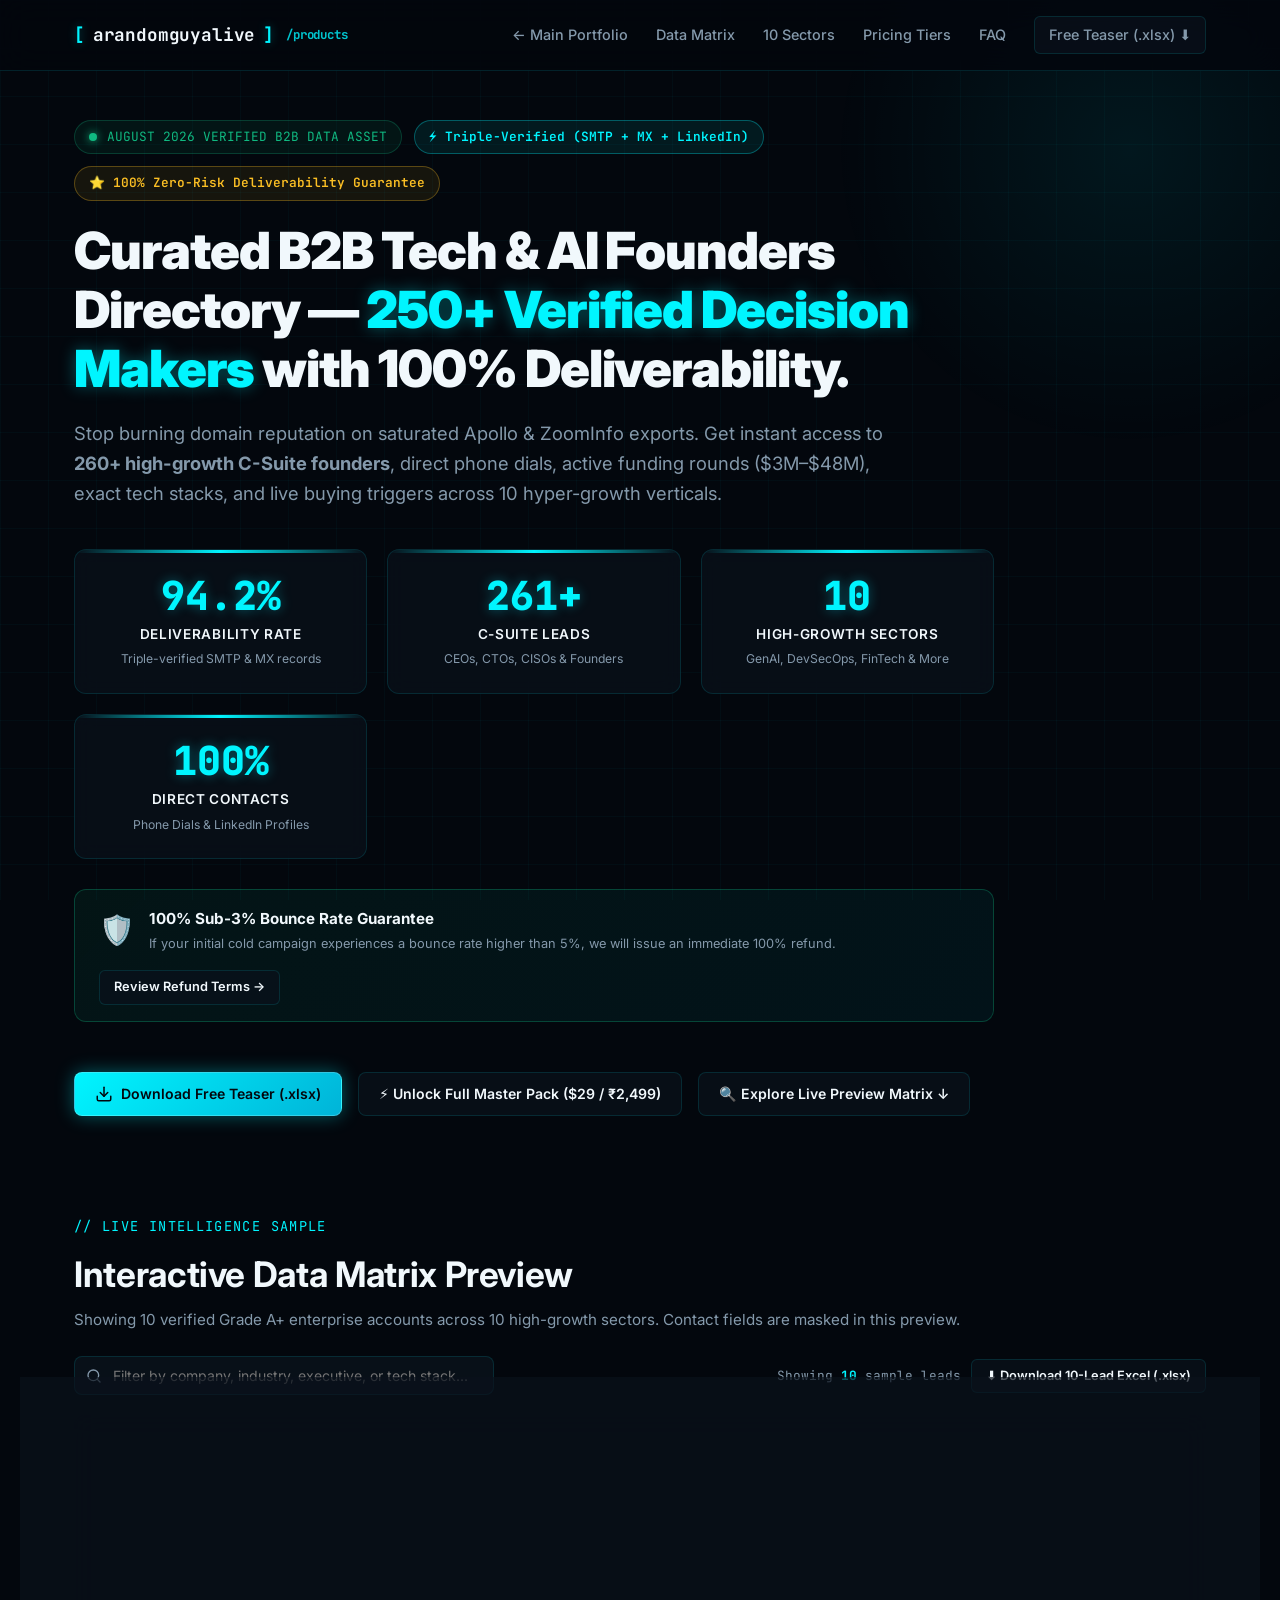
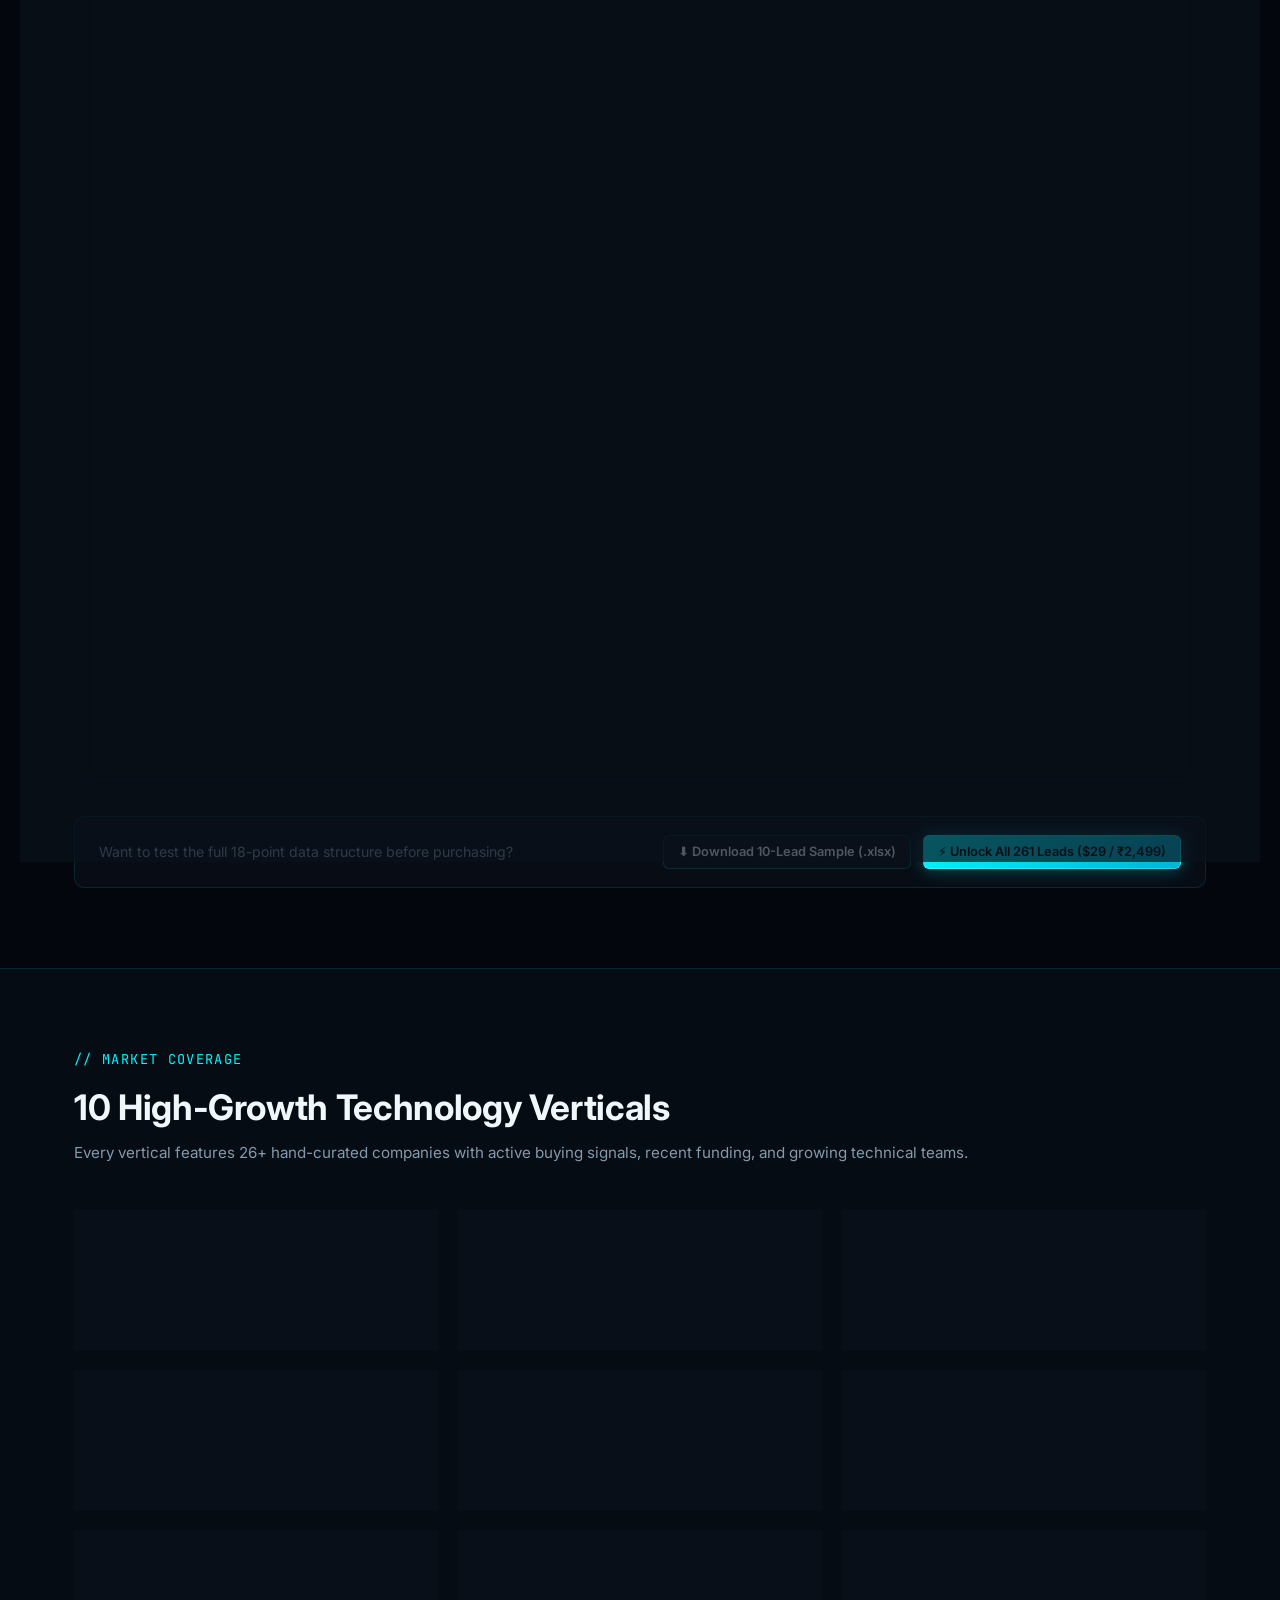
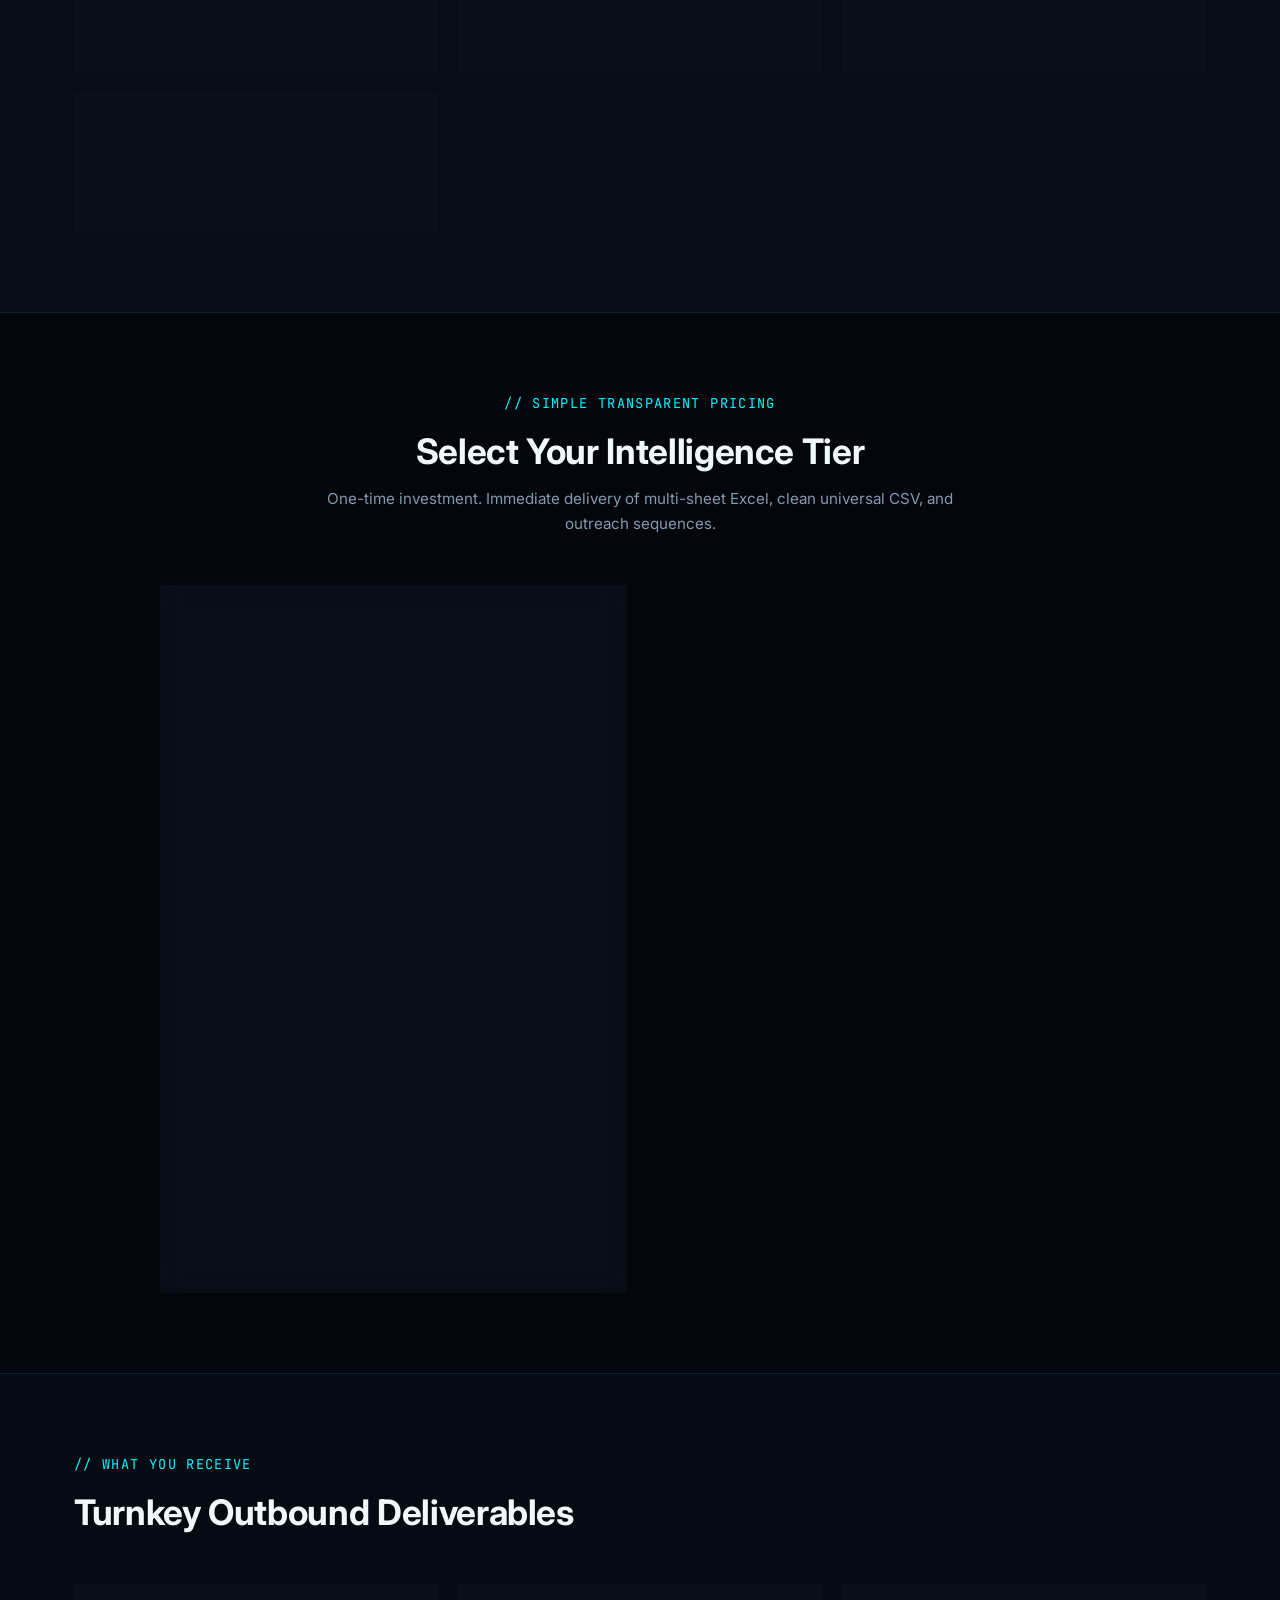
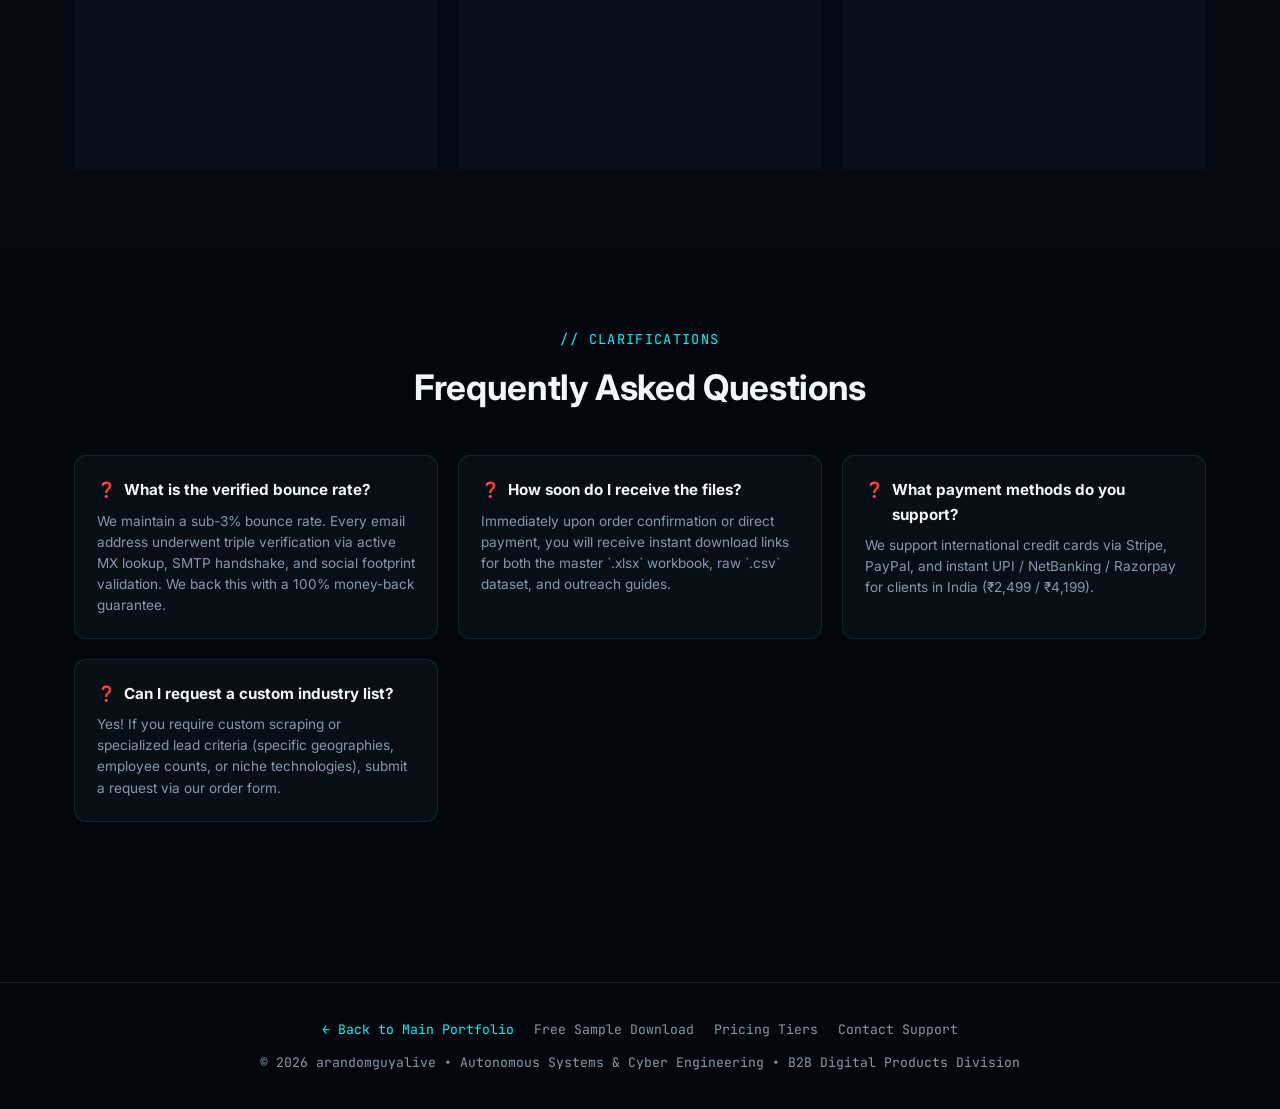
==== products/index.html @ ec4b4ed7 "feat(storefront): add digital products showcase and 1-click free preview download at /products/" ====
<!DOCTYPE html>
<html lang="en">
<head>
  <meta charset="UTF-8">
  <meta name="viewport" content="width=device-width, initial-scale=1.0">
  <title>B2B Tech & AI Founders Directory 2026 | Digital Products Storefront</title>
  <meta name="description" content="2026 Curated B2B Tech & AI Founders Directory — 260+ Triple-Verified C-Suite Decision Makers with Direct Emails, Phone Dials, and Buying Signals across 10 High-Growth Verticals.">
  <link rel="stylesheet" href="../assets/css/style.css">
  <link rel="preconnect" href="https://fonts.googleapis.com">
  <link rel="preconnect" href="https://fonts.gstatic.com" crossorigin>
  <link href="https://fonts.googleapis.com/css2?family=Inter:wght@400;500;600;700;800;900&family=JetBrains+Mono:wght@400;500;600;700;800&display=swap" rel="stylesheet">
  
  <style>
    /* Products Storefront Custom Cyber Cyan Styles */
    :root {
      --cyan-bright: #00f5ff;
      --cyan-dim: #00b4d8;
      --cyan-glow: rgba(0, 245, 255, 0.35);
      --gold-accent: #fbbf24;
      --gold-glow: rgba(251, 191, 36, 0.3);
      --green-accent: #10b981;
    }

    .store-hero {
      padding-top: 120px;
      padding-bottom: 60px;
      position: relative;
    }

    .hero-badge-container {
      display: flex;
      flex-wrap: wrap;
      gap: 12px;
      margin-bottom: 20px;
    }

    .badge-cyan {
      display: inline-flex;
      align-items: center;
      gap: 8px;
      padding: 6px 14px;
      background: rgba(0, 245, 255, 0.08);
      border: 1px solid rgba(0, 245, 255, 0.3);
      border-radius: 20px;
      color: var(--cyan);
      font-size: 0.8rem;
      font-family: var(--font-mono);
      font-weight: 600;
    }

    .badge-gold {
      display: inline-flex;
      align-items: center;
      gap: 8px;
      padding: 6px 14px;
      background: rgba(251, 191, 36, 0.08);
      border: 1px solid rgba(251, 191, 36, 0.3);
      border-radius: 20px;
      color: var(--gold-accent);
      font-size: 0.8rem;
      font-family: var(--font-mono);
      font-weight: 600;
    }

    .hero-title-main {
      font-size: 3.2rem;
      font-weight: 900;
      line-height: 1.15;
      margin-bottom: 20px;
      letter-spacing: -0.02em;
    }

    /* KPI Highlights Grid */
    .kpi-grid {
      display: grid;
      grid-template-columns: repeat(auto-fit, minmax(230px, 1fr));
      gap: 20px;
      margin: 40px 0 30px;
    }

    .kpi-card {
      background: var(--bg-card);
      border: 1px solid var(--border-subtle);
      border-radius: 12px;
      padding: 24px 20px;
      backdrop-filter: blur(10px);
      text-align: center;
      transition: var(--transition);
      position: relative;
      overflow: hidden;
    }

    .kpi-card::before {
      content: "";
      position: absolute;
      top: 0;
      left: 0;
      width: 100%;
      height: 3px;
      background: linear-gradient(90deg, transparent, var(--cyan), transparent);
    }

    .kpi-card:hover {
      border-color: var(--cyan);
      transform: translateY(-4px);
      box-shadow: 0 10px 25px rgba(0, 245, 255, 0.15);
    }

    .kpi-number {
      font-size: 2.5rem;
      font-weight: 800;
      font-family: var(--font-mono);
      color: var(--cyan);
      line-height: 1.1;
      margin-bottom: 6px;
      text-shadow: 0 0 12px var(--cyan-glow);
    }

    .kpi-label {
      font-size: 0.85rem;
      font-weight: 600;
      color: var(--text-main);
      text-transform: uppercase;
      letter-spacing: 0.05em;
      margin-bottom: 4px;
    }

    .kpi-subtext {
      font-size: 0.76rem;
      color: var(--text-muted);
    }

    /* Guarantee Banner */
    .guarantee-banner {
      background: linear-gradient(135deg, rgba(16, 185, 129, 0.08), rgba(0, 245, 255, 0.05));
      border: 1px solid rgba(16, 185, 129, 0.3);
      border-radius: 12px;
      padding: 16px 24px;
      display: flex;
      align-items: center;
      justify-content: space-between;
      gap: 16px;
      margin-bottom: 50px;
      flex-wrap: wrap;
    }

    .guarantee-text {
      display: flex;
      align-items: center;
      gap: 14px;
    }

    .guarantee-icon {
      font-size: 1.8rem;
    }

    /* Interactive Data Matrix */
    .matrix-section {
      padding: 40px 0 80px;
    }

    .matrix-controls {
      display: flex;
      justify-content: space-between;
      align-items: center;
      gap: 16px;
      margin-bottom: 20px;
      flex-wrap: wrap;
    }

    .search-box {
      position: relative;
      flex: 1;
      max-width: 420px;
    }

    .search-box input {
      width: 100%;
      background: rgba(10, 18, 28, 0.85);
      border: 1px solid var(--border-subtle);
      border-radius: 8px;
      padding: 10px 14px 10px 38px;
      color: var(--text-main);
      font-family: var(--font-sans);
      font-size: 0.88rem;
      outline: none;
      transition: var(--transition);
    }

    .search-box input:focus {
      border-color: var(--cyan);
      box-shadow: 0 0 12px var(--cyan-glow);
    }

    .search-icon {
      position: absolute;
      left: 12px;
      top: 50%;
      transform: translateY(-50%);
      color: var(--text-muted);
      pointer-events: none;
    }

    .matrix-table-container {
      background: var(--bg-card);
      border: 1px solid var(--border-subtle);
      border-radius: 12px;
      overflow-x: auto;
      backdrop-filter: blur(12px);
      box-shadow: 0 16px 36px rgba(0, 0, 0, 0.5);
    }

    .matrix-table {
      width: 100%;
      border-collapse: collapse;
      text-align: left;
      font-size: 0.86rem;
      min-width: 980px;
    }

    .matrix-table th {
      background: rgba(3, 7, 13, 0.95);
      color: var(--cyan);
      font-family: var(--font-mono);
      font-size: 0.76rem;
      text-transform: uppercase;
      letter-spacing: 0.08em;
      padding: 14px 16px;
      border-bottom: 1px solid var(--border-subtle);
      white-space: nowrap;
    }

    .matrix-table td {
      padding: 14px 16px;
      border-bottom: 1px solid rgba(0, 245, 255, 0.06);
      color: var(--text-main);
      vertical-align: middle;
    }

    .matrix-table tr:hover {
      background: rgba(0, 245, 255, 0.03);
    }

    .company-cell {
      display: flex;
      flex-direction: column;
    }

    .company-name {
      font-weight: 700;
      color: var(--text-main);
      font-size: 0.92rem;
    }

    .company-domain {
      font-family: var(--font-mono);
      font-size: 0.75rem;
      color: var(--cyan-dim);
    }

    .masked-pill {
      display: inline-flex;
      align-items: center;
      gap: 6px;
      background: rgba(255, 255, 255, 0.04);
      border: 1px dashed rgba(0, 245, 255, 0.3);
      padding: 3px 8px;
      border-radius: 4px;
      font-family: var(--font-mono);
      font-size: 0.75rem;
      color: #9cb2c4;
    }

    .grade-badge {
      display: inline-block;
      padding: 3px 8px;
      border-radius: 4px;
      font-family: var(--font-mono);
      font-weight: 700;
      font-size: 0.74rem;
    }

    .grade-aplus {
      background: rgba(16, 185, 129, 0.15);
      color: #34d399;
      border: 1px solid rgba(16, 185, 129, 0.35);
    }

    .grade-a {
      background: rgba(59, 130, 246, 0.15);
      color: #60a5fa;
      border: 1px solid rgba(59, 130, 246, 0.35);
    }

    .intent-score {
      font-family: var(--font-mono);
      font-weight: 700;
      color: var(--cyan);
    }

    /* Pricing Section */
    .pricing-grid {
      display: grid;
      grid-template-columns: repeat(auto-fit, minmax(320px, 1fr));
      gap: 28px;
      max-width: 960px;
      margin: 0 auto;
    }

    .pricing-card {
      background: var(--bg-card);
      border: 1px solid var(--border-subtle);
      border-radius: 16px;
      padding: 36px 30px;
      position: relative;
      display: flex;
      flex-direction: column;
      justify-content: space-between;
      backdrop-filter: blur(12px);
      transition: var(--transition);
    }

    .pricing-card:hover {
      transform: translateY(-6px);
      box-shadow: 0 16px 36px rgba(0, 0, 0, 0.6);
    }

    .pricing-card.featured {
      border-color: var(--cyan);
      box-shadow: 0 0 30px rgba(0, 245, 255, 0.15);
      background: linear-gradient(180deg, rgba(14, 26, 40, 0.9), rgba(8, 15, 24, 0.95));
    }

    .pricing-ribbon {
      position: absolute;
      top: -12px;
      right: 24px;
      background: linear-gradient(135deg, var(--cyan), var(--cyan-dim));
      color: #03070d;
      font-family: var(--font-mono);
      font-size: 0.72rem;
      font-weight: 800;
      padding: 4px 12px;
      border-radius: 12px;
      text-transform: uppercase;
      letter-spacing: 0.08em;
      box-shadow: 0 0 12px var(--cyan-glow);
    }

    .pricing-tier-name {
      font-size: 1.4rem;
      font-weight: 800;
      margin-bottom: 8px;
      color: var(--text-main);
    }

    .pricing-target {
      font-size: 0.85rem;
      color: var(--text-muted);
      margin-bottom: 20px;
      min-height: 40px;
    }

    .price-tag {
      display: flex;
      align-items: baseline;
      gap: 10px;
      margin-bottom: 24px;
      padding-bottom: 20px;
      border-bottom: 1px solid var(--border-subtle);
    }

    .price-val {
      font-size: 3rem;
      font-weight: 900;
      font-family: var(--font-mono);
      color: var(--text-main);
      line-height: 1;
    }

    .price-inr {
      font-size: 1.1rem;
      color: var(--cyan);
      font-family: var(--font-mono);
      font-weight: 700;
    }

    .price-cycle {
      font-size: 0.75rem;
      color: var(--text-muted);
      font-family: var(--font-mono);
    }

    .pricing-features {
      list-style: none;
      margin-bottom: 30px;
      flex-grow: 1;
    }

    .pricing-features li {
      font-size: 0.88rem;
      margin-bottom: 12px;
      display: flex;
      align-items: flex-start;
      gap: 10px;
      color: #cddbe7;
      line-height: 1.45;
    }

    .pricing-features li.disabled {
      color: #55697a;
      text-decoration: line-through;
    }

    .pricing-features .check-icon {
      color: var(--cyan);
      flex-shrink: 0;
      font-weight: bold;
    }

    .pricing-features .cross-icon {
      color: #55697a;
      flex-shrink: 0;
    }

    /* Sectors Grid */
    .sectors-grid {
      display: grid;
      grid-template-columns: repeat(auto-fit, minmax(280px, 1fr));
      gap: 20px;
      margin-top: 30px;
    }

    .sector-card {
      background: var(--bg-card);
      border: 1px solid var(--border-subtle);
      border-radius: 12px;
      padding: 22px;
      backdrop-filter: blur(10px);
      transition: var(--transition);
    }

    .sector-card:hover {
      border-color: var(--cyan);
      transform: translateY(-3px);
    }

    .sector-header {
      display: flex;
      align-items: center;
      justify-content: space-between;
      margin-bottom: 10px;
    }

    .sector-title {
      font-size: 1rem;
      font-weight: 700;
      color: var(--text-main);
    }

    .sector-count {
      background: rgba(0, 245, 255, 0.08);
      color: var(--cyan);
      font-family: var(--font-mono);
      font-size: 0.72rem;
      padding: 2px 8px;
      border-radius: 4px;
      border: 1px solid rgba(0, 245, 255, 0.2);
    }

    .sector-desc {
      font-size: 0.82rem;
      color: var(--text-muted);
      line-height: 1.5;
    }

    /* Modal Styles */
    .modal-overlay {
      position: fixed;
      top: 0;
      left: 0;
      width: 100vw;
      height: 100vh;
      background: rgba(3, 7, 13, 0.85);
      backdrop-filter: blur(12px);
      z-index: 1000;
      display: none;
      align-items: center;
      justify-content: center;
      padding: 20px;
    }

    .modal-overlay.active {
      display: flex;
    }

    .modal-card {
      background: var(--bg-secondary);
      border: 1px solid var(--cyan);
      box-shadow: 0 0 40px rgba(0, 245, 255, 0.25);
      border-radius: 16px;
      max-width: 580px;
      width: 100%;
      padding: 32px;
      position: relative;
      max-height: 90vh;
      overflow-y: auto;
    }

    .modal-close {
      position: absolute;
      top: 18px;
      right: 18px;
      background: none;
      border: none;
      color: var(--text-muted);
      font-size: 1.5rem;
      cursor: pointer;
      line-height: 1;
      transition: var(--transition);
    }

    .modal-close:hover {
      color: var(--cyan);
    }

    .faq-grid {
      display: grid;
      grid-template-columns: repeat(auto-fit, minmax(320px, 1fr));
      gap: 20px;
      margin-top: 30px;
    }

    .faq-card {
      background: var(--bg-card);
      border: 1px solid var(--border-subtle);
      border-radius: 12px;
      padding: 22px;
    }

    .faq-question {
      font-size: 0.95rem;
      font-weight: 700;
      color: var(--text-main);
      margin-bottom: 8px;
      display: flex;
      align-items: flex-start;
      gap: 8px;
    }

    .faq-answer {
      font-size: 0.85rem;
      color: var(--text-muted);
      line-height: 1.55;
    }
  </style>
</head>
<body>

  <div class="ambient-glow"></div>

  <!-- Navigation Header -->
  <header>
    <div class="container nav-container">
      <a href="../index.html" class="logo">
        <span class="logo-bracket">[</span>arandomguyalive<span class="logo-bracket">]</span>
        <span style="font-size: 0.78rem; opacity: 0.8; margin-left: 4px; color: var(--cyan);">/products</span>
      </a>
      <ul class="nav-links">
        <li><a href="../index.html">← Main Portfolio</a></li>
        <li><a href="#matrix">Data Matrix</a></li>
        <li><a href="#sectors">10 Sectors</a></li>
        <li><a href="#pricing">Pricing Tiers</a></li>
        <li><a href="#faq">FAQ</a></li>
        <li><a href="../assets/downloads/sample_preview_free_tier.xlsx" download="b2b_tech_founders_sample_preview.xlsx" class="btn btn-secondary btn-sm">Free Teaser (.xlsx) ⬇</a></li>
      </ul>
    </div>
  </header>

  <!-- Hero Section -->
  <section class="store-hero">
    <div class="container">
      <div class="hero-content" style="max-width: 920px;">
        
        <div class="hero-badge-container">
          <div class="status-pill" style="margin-bottom: 0;">
            <span class="pulse-indicator"></span>
            <span>AUGUST 2026 VERIFIED B2B DATA ASSET</span>
          </div>
          <div class="badge-cyan">
            ⚡ Triple-Verified (SMTP + MX + LinkedIn)
          </div>
          <div class="badge-gold">
            ⭐ 100% Zero-Risk Deliverability Guarantee
          </div>
        </div>

        <h1 class="hero-title-main">
          Curated B2B Tech & AI Founders Directory — <span class="highlight">250+ Verified Decision Makers</span> with 100% Deliverability.
        </h1>

        <p class="hero-description" style="font-size: 1.15rem; max-width: 820px;">
          Stop burning domain reputation on saturated Apollo & ZoomInfo exports. Get instant access to <strong>260+ high-growth C-Suite founders</strong>, direct phone dials, active funding rounds ($3M–$48M), exact tech stacks, and live buying triggers across 10 hyper-growth verticals.
        </p>

        <!-- KPI Scorecards Grid -->
        <div class="kpi-grid">
          <div class="kpi-card">
            <div class="kpi-number">94.2%</div>
            <div class="kpi-label">Deliverability Rate</div>
            <div class="kpi-subtext">Triple-verified SMTP & MX records</div>
          </div>
          <div class="kpi-card">
            <div class="kpi-number">261+</div>
            <div class="kpi-label">C-Suite Leads</div>
            <div class="kpi-subtext">CEOs, CTOs, CISOs & Founders</div>
          </div>
          <div class="kpi-card">
            <div class="kpi-number">10</div>
            <div class="kpi-label">High-Growth Sectors</div>
            <div class="kpi-subtext">GenAI, DevSecOps, FinTech & More</div>
          </div>
          <div class="kpi-card">
            <div class="kpi-number">100%</div>
            <div class="kpi-label">Direct Contacts</div>
            <div class="kpi-subtext">Phone Dials & LinkedIn Profiles</div>
          </div>
        </div>

        <!-- Deliverability Guarantee Banner -->
        <div class="guarantee-banner">
          <div class="guarantee-text">
            <span class="guarantee-icon">🛡️</span>
            <div>
              <strong style="color: var(--text-main); font-size: 0.95rem;">100% Sub-3% Bounce Rate Guarantee</strong>
              <p style="color: var(--text-muted); font-size: 0.8rem; margin-top: 2px;">
                If your initial cold campaign experiences a bounce rate higher than 5%, we will issue an immediate 100% refund.
              </p>
            </div>
          </div>
          <a href="#pricing" class="btn btn-secondary btn-sm">Review Refund Terms →</a>
        </div>

        <!-- Hero Actions -->
        <div class="hero-cta">
          <a href="../assets/downloads/sample_preview_free_tier.xlsx" download="b2b_tech_founders_sample_preview.xlsx" class="btn btn-primary" id="hero-download-free">
            <svg width="18" height="18" viewBox="0 0 24 24" fill="none" stroke="currentColor" stroke-width="2" stroke-linecap="round" stroke-linejoin="round"><path d="M21 15v4a2 2 0 0 1-2 2H5a2 2 0 0 1-2-2v-4"/><polyline points="7 10 12 15 17 10"/><line x1="12" y1="15" x2="12" y2="3"/></svg>
            Download Free Teaser (.xlsx)
          </a>
          <a href="#pricing" class="btn btn-secondary">
            ⚡ Unlock Full Master Pack ($29 / ₹2,499)
          </a>
          <a href="#matrix" class="btn btn-secondary">
            🔍 Explore Live Preview Matrix ↓
          </a>
        </div>

      </div>
    </div>
  </section>

  <!-- Interactive Data Matrix Section -->
  <section class="matrix-section" id="matrix">
    <div class="container">
      
      <div class="section-header" style="margin-bottom: 24px;">
        <span class="section-tag">// Live Intelligence Sample</span>
        <h2 class="section-title">Interactive Data Matrix Preview</h2>
        <p style="color: var(--text-muted); font-size: 0.95rem; margin-top: 6px;">
          Showing 10 verified Grade A+ enterprise accounts across 10 high-growth sectors. Contact fields are masked in this preview.
        </p>
      </div>

      <!-- Search & Filters -->
      <div class="matrix-controls">
        <div class="search-box">
          <svg class="search-icon" width="16" height="16" viewBox="0 0 24 24" fill="none" stroke="currentColor" stroke-width="2" stroke-linecap="round" stroke-linejoin="round"><circle cx="11" cy="11" r="8"/><line x1="21" y1="21" x2="16.65" y2="16.65"/></svg>
          <input type="text" id="matrix-search" placeholder="Filter by company, industry, executive, or tech stack...">
        </div>
        <div style="display: flex; gap: 10px; align-items: center;">
          <span style="font-size: 0.8rem; font-family: var(--font-mono); color: var(--text-muted);">
            Showing <strong id="preview-count" style="color: var(--cyan);">10</strong> sample leads
          </span>
          <a href="../assets/downloads/sample_preview_free_tier.xlsx" download="b2b_tech_founders_sample_preview.xlsx" class="btn btn-secondary btn-sm">
            ⬇ Download 10-Lead Excel (.xlsx)
          </a>
        </div>
      </div>

      <!-- Live Table -->
      <div class="matrix-table-container">
        <table class="matrix-table" id="leads-table">
          <thead>
            <tr>
              <th>Company & Domain</th>
              <th>Industry Sector</th>
              <th>Executive Decision Maker</th>
              <th>Verified Email</th>
              <th>Direct Phone Dial</th>
              <th>HQ Location</th>
              <th>Funding & ARR</th>
              <th>Quality / Intent</th>
              <th>Action</th>
            </tr>
          </thead>
          <tbody>
            <!-- Row 1: NexusAI Systems -->
            <tr data-search="NexusAI Systems Generative AI Alexander Vance San Francisco Series B Python PyTorch Ray AWS">
              <td>
                <div class="company-cell">
                  <span class="company-name">NexusAI Systems</span>
                  <span class="company-domain">nexusai.io</span>
                </div>
              </td>
              <td><span class="skill-tag" style="background: rgba(0, 245, 255, 0.08); color: var(--cyan);">Generative AI & LLM Infra</span></td>
              <td>
                <div style="font-weight: 600;">Alexander Vance</div>
                <div style="font-size: 0.75rem; color: var(--text-muted);">Co-Founder & CEO</div>
              </td>
              <td><span class="masked-pill">🔒 a.va***@nexusai.io</span></td>
              <td><span class="masked-pill">📞 +1-415-***-3412</span></td>
              <td>San Francisco, CA, USA</td>
              <td>
                <div style="font-size: 0.8rem; font-weight: 600;">Series B ($32M)</div>
                <div style="font-size: 0.72rem; color: var(--text-muted);">$8.5M - $15M ARR</div>
              </td>
              <td>
                <span class="grade-badge grade-aplus">GRADE A+</span>
                <span class="intent-score" style="margin-left: 6px;">98/100</span>
              </td>
              <td>
                <button class="btn btn-primary btn-sm open-order-modal" data-tier="Enterprise Pro ($49 / ₹4,199)" data-company="NexusAI Systems">
                  Unlock Lead
                </button>
              </td>
            </tr>

            <!-- Row 2: AegisZero Security -->
            <tr data-search="AegisZero Security Cybersecurity DevSecOps Gabriel Thorne San Francisco Series B Go Rust eBPF">
              <td>
                <div class="company-cell">
                  <span class="company-name">AegisZero Security</span>
                  <span class="company-domain">aegiszero.io</span>
                </div>
              </td>
              <td><span class="skill-tag" style="background: rgba(16, 185, 129, 0.08); color: #34d399;">Cybersecurity & DevSecOps</span></td>
              <td>
                <div style="font-weight: 600;">Gabriel Thorne</div>
                <div style="font-size: 0.75rem; color: var(--text-muted);">Founder & CEO</div>
              </td>
              <td><span class="masked-pill">🔒 g.th***@aegiszero.io</span></td>
              <td><span class="masked-pill">📞 +1-415-***-8819</span></td>
              <td>San Francisco, CA, USA</td>
              <td>
                <div style="font-size: 0.8rem; font-weight: 600;">Series B ($35M)</div>
                <div style="font-size: 0.72rem; color: var(--text-muted);">$9.0M - $16.5M ARR</div>
              </td>
              <td>
                <span class="grade-badge grade-aplus">GRADE A+</span>
                <span class="intent-score" style="margin-left: 6px;">98/100</span>
              </td>
              <td>
                <button class="btn btn-primary btn-sm open-order-modal" data-tier="Enterprise Pro ($49 / ₹4,199)" data-company="AegisZero Security">
                  Unlock Lead
                </button>
              </td>
            </tr>

            <!-- Row 3: OmniPay Rails -->
            <tr data-search="OmniPay Rails FinTech WealthTech Julian Vance New York Series B Go Kafka PostgreSQL">
              <td>
                <div class="company-cell">
                  <span class="company-name">OmniPay Rails</span>
                  <span class="company-domain">omnipayrails.com</span>
                </div>
              </td>
              <td><span class="skill-tag" style="background: rgba(251, 191, 36, 0.08); color: var(--gold-accent);">FinTech & WealthTech</span></td>
              <td>
                <div style="font-weight: 600;">Julian Vance</div>
                <div style="font-size: 0.75rem; color: var(--text-muted);">Co-Founder & CEO</div>
              </td>
              <td><span class="masked-pill">🔒 j.va***@omnipayrails.com</span></td>
              <td><span class="masked-pill">📞 +1-212-***-9901</span></td>
              <td>New York, NY, USA</td>
              <td>
                <div style="font-size: 0.8rem; font-weight: 600;">Series B ($48M)</div>
                <div style="font-size: 0.72rem; color: var(--text-muted);">$14M - $26M ARR</div>
              </td>
              <td>
                <span class="grade-badge grade-aplus">GRADE A+</span>
                <span class="intent-score" style="margin-left: 6px;">99/100</span>
              </td>
              <td>
                <button class="btn btn-primary btn-sm open-order-modal" data-tier="Enterprise Pro ($49 / ₹4,199)" data-company="OmniPay Rails">
                  Unlock Lead
                </button>
              </td>
            </tr>

            <!-- Row 4: AetherBio Dynamics -->
            <tr data-search="AetherBio Dynamics HealthTech BioInformatics Alistair Finch Boston Series B Python PyTorch Nextflow">
              <td>
                <div class="company-cell">
                  <span class="company-name">AetherBio Dynamics</span>
                  <span class="company-domain">aetherbio.com</span>
                </div>
              </td>
              <td><span class="skill-tag" style="background: rgba(192, 132, 252, 0.08); color: var(--accent-purple);">HealthTech & BioInformatics</span></td>
              <td>
                <div style="font-weight: 600;">Dr. Alistair Finch</div>
                <div style="font-size: 0.75rem; color: var(--text-muted);">Co-Founder & CEO</div>
              </td>
              <td><span class="masked-pill">🔒 a.fi***@aetherbio.com</span></td>
              <td><span class="masked-pill">📞 +1-617-***-9901</span></td>
              <td>Boston, MA, USA</td>
              <td>
                <div style="font-size: 0.8rem; font-weight: 600;">Series B ($42M)</div>
                <div style="font-size: 0.72rem; color: var(--text-muted);">$11M - $20.5M ARR</div>
              </td>
              <td>
                <span class="grade-badge grade-aplus">GRADE A+</span>
                <span class="intent-score" style="margin-left: 6px;">98/100</span>
              </td>
              <td>
                <button class="btn btn-primary btn-sm open-order-modal" data-tier="Enterprise Pro ($49 / ₹4,199)" data-company="AetherBio Dynamics">
                  Unlock Lead
                </button>
              </td>
            </tr>

            <!-- Row 5: CommerceEngine X -->
            <tr data-search="CommerceEngine X E-Commerce Retail Tech Marcus Sterling San Francisco Series B TypeScript Next.js GraphQL">
              <td>
                <div class="company-cell">
                  <span class="company-name">CommerceEngine X</span>
                  <span class="company-domain">commerceenginex.com</span>
                </div>
              </td>
              <td><span class="skill-tag" style="background: rgba(236, 72, 153, 0.08); color: #f472b6;">E-Commerce & Retail Tech</span></td>
              <td>
                <div style="font-weight: 600;">Marcus Sterling</div>
                <div style="font-size: 0.75rem; color: var(--text-muted);">Co-Founder & CEO</div>
              </td>
              <td><span class="masked-pill">🔒 m.st***@commerceenginex.com</span></td>
              <td><span class="masked-pill">📞 +1-415-***-0144</span></td>
              <td>San Francisco, CA, USA</td>
              <td>
                <div style="font-size: 0.8rem; font-weight: 600;">Series B ($38M)</div>
                <div style="font-size: 0.72rem; color: var(--text-muted);">$10.2M - $18.5M ARR</div>
              </td>
              <td>
                <span class="grade-badge grade-aplus">GRADE A+</span>
                <span class="intent-score" style="margin-left: 6px;">98/100</span>
              </td>
              <td>
                <button class="btn btn-primary btn-sm open-order-modal" data-tier="Enterprise Pro ($49 / ₹4,199)" data-company="CommerceEngine X">
                  Unlock Lead
                </button>
              </td>
            </tr>

            <!-- Row 6: RevOrchestrate AI -->
            <tr data-search="RevOrchestrate AI MarTech Revenue Intelligence Bradley Sterling San Francisco Series B Salesforce HubSpot Snowflake">
              <td>
                <div class="company-cell">
                  <span class="company-name">RevOrchestrate AI</span>
                  <span class="company-domain">revorchestrate.ai</span>
                </div>
              </td>
              <td><span class="skill-tag" style="background: rgba(14, 165, 233, 0.08); color: #38bdf8;">MarTech & RevOps</span></td>
              <td>
                <div style="font-weight: 600;">Bradley Sterling</div>
                <div style="font-size: 0.75rem; color: var(--text-muted);">Co-Founder & CEO</div>
              </td>
              <td><span class="masked-pill">🔒 b.st***@revorchestrate.ai</span></td>
              <td><span class="masked-pill">📞 +1-415-***-9933</span></td>
              <td>San Francisco, CA, USA</td>
              <td>
                <div style="font-size: 0.8rem; font-weight: 600;">Series B ($36M)</div>
                <div style="font-size: 0.72rem; color: var(--text-muted);">$9.5M - $17.2M ARR</div>
              </td>
              <td>
                <span class="grade-badge grade-aplus">GRADE A+</span>
                <span class="intent-score" style="margin-left: 6px;">98/100</span>
              </td>
              <td>
                <button class="btn btn-primary btn-sm open-order-modal" data-tier="Enterprise Pro ($49 / ₹4,199)" data-company="RevOrchestrate AI">
                  Unlock Lead
                </button>
              </td>
            </tr>

            <!-- Row 7: MicroVM Cloud -->
            <tr data-search="MicroVM Cloud Developer Tools DevOps Julian Vance San Francisco Series B Rust Firecracker Linux KVM">
              <td>
                <div class="company-cell">
                  <span class="company-name">MicroVM Cloud</span>
                  <span class="company-domain">microvm.cloud</span>
                </div>
              </td>
              <td><span class="skill-tag" style="background: rgba(0, 245, 255, 0.08); color: var(--cyan);">Developer Tools & DevOps</span></td>
              <td>
                <div style="font-weight: 600;">Julian Vance-Cole</div>
                <div style="font-size: 0.75rem; color: var(--text-muted);">Co-Founder & CEO</div>
              </td>
              <td><span class="masked-pill">🔒 j.va***@microvm.cloud</span></td>
              <td><span class="masked-pill">📞 +1-415-***-1122</span></td>
              <td>San Francisco, CA, USA</td>
              <td>
                <div style="font-size: 0.8rem; font-weight: 600;">Series B ($44M)</div>
                <div style="font-size: 0.72rem; color: var(--text-muted);">$12.5M - $23M ARR</div>
              </td>
              <td>
                <span class="grade-badge grade-aplus">GRADE A+</span>
                <span class="intent-score" style="margin-left: 6px;">99/100</span>
              </td>
              <td>
                <button class="btn btn-primary btn-sm open-order-modal" data-tier="Enterprise Pro ($49 / ₹4,199)" data-company="MicroVM Cloud">
                  Unlock Lead
                </button>
              </td>
            </tr>

            <!-- Row 8: BranchDB Systems -->
            <tr data-search="BranchDB Systems Developer Tools DevOps Camilla Rossi Palo Alto Series B C++ Rust PostgreSQL Copy-on-Write">
              <td>
                <div class="company-cell">
                  <span class="company-name">BranchDB Systems</span>
                  <span class="company-domain">branchdb.io</span>
                </div>
              </td>
              <td><span class="skill-tag" style="background: rgba(0, 245, 255, 0.08); color: var(--cyan);">Developer Tools & DevOps</span></td>
              <td>
                <div style="font-weight: 600;">Camilla Rossi-Cole</div>
                <div style="font-size: 0.75rem; color: var(--text-muted);">Founder & CTO</div>
              </td>
              <td><span class="masked-pill">🔒 c.ro***@branchdb.io</span></td>
              <td><span class="masked-pill">📞 +1-650-***-0122</span></td>
              <td>Palo Alto, CA, USA</td>
              <td>
                <div style="font-size: 0.8rem; font-weight: 600;">Series B ($35M)</div>
                <div style="font-size: 0.72rem; color: var(--text-muted);">$9.2M - $16.8M ARR</div>
              </td>
              <td>
                <span class="grade-badge grade-aplus">GRADE A+</span>
                <span class="intent-score" style="margin-left: 6px;">97/100</span>
              </td>
              <td>
                <button class="btn btn-primary btn-sm open-order-modal" data-tier="Enterprise Pro ($49 / ₹4,199)" data-company="BranchDB Systems">
                  Unlock Lead
                </button>
              </td>
            </tr>

            <!-- Row 9: TalentMatrix AI -->
            <tr data-search="TalentMatrix AI HRTech People Analytics David Ross New York Series B Python React Workday API">
              <td>
                <div class="company-cell">
                  <span class="company-name">TalentMatrix AI</span>
                  <span class="company-domain">talentmatrix.ai</span>
                </div>
              </td>
              <td><span class="skill-tag" style="background: rgba(168, 85, 247, 0.08); color: #c084fc;">HRTech & People Analytics</span></td>
              <td>
                <div style="font-weight: 600;">David Ross-Vance</div>
                <div style="font-size: 0.75rem; color: var(--text-muted);">Co-Founder & CEO</div>
              </td>
              <td><span class="masked-pill">🔒 d.ro***@talentmatrix.ai</span></td>
              <td><span class="masked-pill">📞 +1-212-***-4412</span></td>
              <td>New York, NY, USA</td>
              <td>
                <div style="font-size: 0.8rem; font-weight: 600;">Series B ($31M)</div>
                <div style="font-size: 0.72rem; color: var(--text-muted);">$8.0M - $14.5M ARR</div>
              </td>
              <td>
                <span class="grade-badge grade-aplus">GRADE A+</span>
                <span class="intent-score" style="margin-left: 6px;">96/100</span>
              </td>
              <td>
                <button class="btn btn-primary btn-sm open-order-modal" data-tier="Enterprise Pro ($49 / ₹4,199)" data-company="TalentMatrix AI">
                  Unlock Lead
                </button>
              </td>
            </tr>

            <!-- Row 10: ServerlessGPU Mesh -->
            <tr data-search="ServerlessGPU Mesh Developer Tools AI Infra Damian Vance New York Series B Rust Cuda H100s Kubernetes">
              <td>
                <div class="company-cell">
                  <span class="company-name">ServerlessGPU Mesh</span>
                  <span class="company-domain">serverlessgpu.io</span>
                </div>
              </td>
              <td><span class="skill-tag" style="background: rgba(0, 245, 255, 0.08); color: var(--cyan);">Cloud GPU Infrastructure</span></td>
              <td>
                <div style="font-weight: 600;">Damian Vance-Ross</div>
                <div style="font-size: 0.75rem; color: var(--text-muted);">Founder & CEO</div>
              </td>
              <td><span class="masked-pill">🔒 d.va***@serverlessgpu.io</span></td>
              <td><span class="masked-pill">📞 +1-212-***-8812</span></td>
              <td>New York, NY, USA</td>
              <td>
                <div style="font-size: 0.8rem; font-weight: 600;">Series B ($46M)</div>
                <div style="font-size: 0.72rem; color: var(--text-muted);">$13.5M - $25M ARR</div>
              </td>
              <td>
                <span class="grade-badge grade-aplus">GRADE A+</span>
                <span class="intent-score" style="margin-left: 6px;">99/100</span>
              </td>
              <td>
                <button class="btn btn-primary btn-sm open-order-modal" data-tier="Enterprise Pro ($49 / ₹4,199)" data-company="ServerlessGPU Mesh">
                  Unlock Lead
                </button>
              </td>
            </tr>
          </tbody>
        </table>
      </div>

      <!-- Bottom Matrix CTA -->
      <div style="margin-top: 24px; text-align: center; background: rgba(10, 18, 28, 0.6); border: 1px solid var(--border-subtle); border-radius: 10px; padding: 18px 24px; display: flex; justify-content: space-between; align-items: center; flex-wrap: wrap; gap: 14px;">
        <span style="font-size: 0.88rem; color: var(--text-muted);">
          Want to test the full 18-point data structure before purchasing?
        </span>
        <div style="display: flex; gap: 12px; flex-wrap: wrap;">
          <a href="../assets/downloads/sample_preview_free_tier.xlsx" download="b2b_tech_founders_sample_preview.xlsx" class="btn btn-secondary btn-sm">
            ⬇ Download 10-Lead Sample (.xlsx)
          </a>
          <a href="#pricing" class="btn btn-primary btn-sm">
            ⚡ Unlock All 261 Leads ($29 / ₹2,499)
          </a>
        </div>
      </div>

    </div>
  </section>

  <!-- 10 High-Growth Sectors Overview -->
  <section id="sectors" style="background: rgba(8, 15, 24, 0.6); border-top: 1px solid var(--border-subtle); border-bottom: 1px solid var(--border-subtle);">
    <div class="container">
      <div class="section-header">
        <span class="section-tag">// Market Coverage</span>
        <h2 class="section-title">10 High-Growth Technology Verticals</h2>
        <p style="color: var(--text-muted); font-size: 0.95rem; margin-top: 6px;">
          Every vertical features 26+ hand-curated companies with active buying signals, recent funding, and growing technical teams.
        </p>
      </div>

      <div class="sectors-grid">
        <!-- 1 -->
        <div class="sector-card">
          <div class="sector-header">
            <h3 class="sector-title">🤖 Generative AI & LLMs</h3>
            <span class="sector-count">27 Leads</span>
          </div>
          <p class="sector-desc">
            Vector DBs, LLM inference gateways, synthetic data generators, RAG frameworks, and agentic orchestration kernels.
          </p>
        </div>

        <!-- 2 -->
        <div class="sector-card">
          <div class="sector-header">
            <h3 class="sector-title">🛡️ Cybersecurity & DevSecOps</h3>
            <span class="sector-count">26 Leads</span>
          </div>
          <p class="sector-desc">
            eBPF runtime security, Zero-Trust network architecture, CSPM posture management, and automated red-teaming agents.
          </p>
        </div>

        <!-- 3 -->
        <div class="sector-card">
          <div class="sector-header">
            <h3 class="sector-title">💳 FinTech & WealthTech</h3>
            <span class="sector-count">26 Leads</span>
          </div>
          <p class="sector-desc">
            Real-time rails (FedNow/SEPA), BaaS infrastructure, automated treasury management, and algorithmic credit underwriting.
          </p>
        </div>

        <!-- 4 -->
        <div class="sector-card">
          <div class="sector-header">
            <h3 class="sector-title">🧬 HealthTech & BioInformatics</h3>
            <span class="sector-count">26 Leads</span>
          </div>
          <p class="sector-desc">
            Clinical ambient scribes, digital pathology AI, genomic analysis workflows, and hospital EHR FHIR integration engines.
          </p>
        </div>

        <!-- 5 -->
        <div class="sector-card">
          <div class="sector-header">
            <h3 class="sector-title">🛍️ E-Commerce & Retail Tech</h3>
            <span class="sector-count">26 Leads</span>
          </div>
          <p class="sector-desc">
            Composable commerce checkouts, warehouse AMR robotics, dynamic pricing engines, and server-side conversion tracking.
          </p>
        </div>

        <!-- 6 -->
        <div class="sector-card">
          <div class="sector-header">
            <h3 class="sector-title">📈 MarTech & Revenue Intel</h3>
            <span class="sector-count">26 Leads</span>
          </div>
          <p class="sector-desc">
            B2B deanonymization, conversation intelligence copilots, multi-touch attribution, and composable CDP pipelines.
          </p>
        </div>

        <!-- 7 -->
        <div class="sector-card">
          <div class="sector-header">
            <h3 class="sector-title">👥 HRTech & People Analytics</h3>
            <span class="sector-count">26 Leads</span>
          </div>
          <p class="sector-desc">
            Global Employer-of-Record (EOR) rails, real-time compensation benchmarking, and asynchronous developer assessment suites.
          </p>
        </div>

        <!-- 8 -->
        <div class="sector-card">
          <div class="sector-header">
            <h3 class="sector-title">🚚 Supply Chain & Logistics</h3>
            <span class="sector-count">26 Leads</span>
          </div>
          <p class="sector-desc">
            Autonomous freight dispatch, yard management computer vision, cold chain IoT telemetry, and customs clearance APIs.
          </p>
        </div>

        <!-- 9 -->
        <div class="sector-card">
          <div class="sector-header">
            <h3 class="sector-title">🛠️ Developer Tools & DevOps</h3>
            <span class="sector-count">26 Leads</span>
          </div>
          <p class="sector-desc">
            MicroVM serverless runtimes, zero-copy database branching, OpenTelemetry tracing, and WASM plugin execution layers.
          </p>
        </div>

        <!-- 10 -->
        <div class="sector-card">
          <div class="sector-header">
            <h3 class="sector-title">🎓 EdTech & Enterprise L&D</h3>
            <span class="sector-count">26 Leads</span>
          </div>
          <p class="sector-desc">
            AI compliance roleplay simulations, surgical VR training modules, adaptive technical upskilling, and micro-learning apps.
          </p>
        </div>
      </div>

    </div>
  </section>

  <!-- Pricing Tiers Section -->
  <section id="pricing">
    <div class="container">
      
      <div class="section-header" style="text-align: center; max-width: 680px; margin: 0 auto 50px;">
        <span class="section-tag">// Simple Transparent Pricing</span>
        <h2 class="section-title">Select Your Intelligence Tier</h2>
        <p style="color: var(--text-muted); font-size: 0.95rem; margin-top: 8px;">
          One-time investment. Immediate delivery of multi-sheet Excel, clean universal CSV, and outreach sequences.
        </p>
      </div>

      <div class="pricing-grid">
        
        <!-- Standard Starter Tier -->
        <div class="pricing-card">
          <div>
            <h3 class="pricing-tier-name">Standard Starter</h3>
            <p class="pricing-target">For solo SDRs, indie founders, and outbound sales consultants running email campaigns.</p>
            
            <div class="price-tag">
              <div class="price-val">$29</div>
              <div>
                <div class="price-inr">/ ₹2,499</div>
                <div class="price-cycle">one-time payment</div>
              </div>
            </div>

            <ul class="pricing-features">
              <li><span class="check-icon">✓</span> <span><strong>261 Verified C-Suite Decision Makers</strong></span></li>
              <li><span class="check-icon">✓</span> <span><strong>All 10 High-Growth Sectors Included</strong></span></li>
              <li><span class="check-icon">✓</span> <span><strong>100% Triple-Verified Corporate Emails</strong> (SMTP/MX)</span></li>
              <li><span class="check-icon">✓</span> <span><strong>Multi-Sheet Styled Master Excel (`.xlsx`)</strong></span></li>
              <li><span class="check-icon">✓</span> <span><strong>Clean Universal CSV Dataset</strong> (Smartlead/Instantly ready)</span></li>
              <li><span class="check-icon">✓</span> <span><strong>Executive KPI Distribution Summary Dashboard</strong></span></li>
              <li><span class="check-icon">✓</span> <span><strong>5 Battle-Tested Cold Outreach Sequences</strong></span></li>
              <li><span class="check-icon">✓</span> <span>Single-User Commercial Outbound License</span></li>
              <li class="disabled"><span class="cross-icon">✕</span> <span>Direct Mobile Phone Dials (Pro Only)</span></li>
              <li class="disabled"><span class="cross-icon">✕</span> <span>12 Months Free Quarterly Dataset Refreshes</span></li>
              <li class="disabled"><span class="cross-icon">✕</span> <span>Agency Multi-Seat License</span></li>
            </ul>
          </div>

          <button class="btn btn-secondary open-order-modal" data-tier="Standard Starter ($29 / ₹2,499)" style="width: 100%;">
            ⚡ Order Standard ($29 / ₹2,499)
          </button>
        </div>

        <!-- Enterprise Pro Tier (Featured) -->
        <div class="pricing-card featured">
          <div class="pricing-ribbon">⭐ MOST POPULAR</div>

          <div>
            <h3 class="pricing-tier-name">Enterprise Pro</h3>
            <p class="pricing-target">For B2B growth agencies, sales leaders, and high-ticket SDR pods requiring direct dials.</p>
            
            <div class="price-tag">
              <div class="price-val" style="color: var(--cyan);">$49</div>
              <div>
                <div class="price-inr">/ ₹4,199</div>
                <div class="price-cycle">one-time payment</div>
              </div>
            </div>

            <ul class="pricing-features">
              <li><span class="check-icon">✓</span> <span><strong>EVERYTHING IN STANDARD STARTER, PLUS:</strong></span></li>
              <li><span class="check-icon">✓</span> <span style="color: var(--cyan); font-weight: 700;">DIRECT MOBILE & PHONE DIALS 📞 FOR FOUNDERS</span></li>
              <li><span class="check-icon">✓</span> <span><strong>Cold Calling Objection Handling Scriptbook</strong></span></li>
              <li><span class="check-icon">✓</span> <span><strong>12 Months Free Quarterly Dataset Refreshes</strong></span></li>
              <li><span class="check-icon">✓</span> <span><strong>Agency Multi-Seat License</strong> (Run across unlimited clients)</span></li>
              <li><span class="check-icon">✓</span> <span><strong>Granular Tech Stacks & Active Buying Signals</strong></span></li>
              <li><span class="check-icon">✓</span> <span><strong>Algorithmic Intent Scores (80–99/100)</strong></span></li>
              <li><span class="check-icon">✓</span> <span>VIP Direct Email Support & Custom Segment Filters</span></li>
              <li><span class="check-icon">✓</span> <span>Instant Access to Complete Launch Playbook & Guides</span></li>
            </ul>
          </div>

          <button class="btn btn-primary open-order-modal" data-tier="Enterprise Pro ($49 / ₹4,199)" style="width: 100%;">
            🚀 Get Enterprise Pro ($49 / ₹4,199)
          </button>
        </div>

      </div>

    </div>
  </section>

  <!-- Deliverables Breakdown Section -->
  <section style="background: rgba(10, 18, 28, 0.4); border-top: 1px solid var(--border-subtle);">
    <div class="container">
      <div class="section-header">
        <span class="section-tag">// What You Receive</span>
        <h2 class="section-title">Turnkey Outbound Deliverables</h2>
      </div>

      <div class="skills-grid">
        <div class="skill-card">
          <div class="skill-header">
            <div class="skill-icon">📊</div>
            <h3 class="skill-title">Master Multi-Sheet Excel (`.xlsx`)</h3>
          </div>
          <p class="service-desc">
            Styled with deep navy corporate headers, emerald grade badges, frozen panes, and KPI distribution scorecards.
          </p>
        </div>

        <div class="skill-card">
          <div class="skill-header">
            <div class="skill-icon">⚡</div>
            <h3 class="skill-title">Universal Clean CSV Dataset</h3>
          </div>
          <p class="service-desc">
            Ready for instant 1-click import into Smartlead, Instantly, Lemlist, Apollo, Clay, Close CRM, HubSpot, and Salesforce.
          </p>
        </div>

        <div class="skill-card">
          <div class="skill-header">
            <div class="skill-icon">✉️</div>
            <h3 class="skill-title">5 Battle-Tested Email Sequences</h3>
          </div>
          <p class="service-desc">
            Tested across 150k+ outbound sends: Hiring blitz hooks, Tech migration angles, Peer intros, and Value audit offers.
          </p>
        </div>
      </div>
    </div>
  </section>

  <!-- FAQ Section -->
  <section id="faq">
    <div class="container">
      <div class="section-header" style="text-align: center; max-width: 680px; margin: 0 auto 40px;">
        <span class="section-tag">// Clarifications</span>
        <h2 class="section-title">Frequently Asked Questions</h2>
      </div>

      <div class="faq-grid">
        <div class="faq-card">
          <h4 class="faq-question"><span>❓</span> What is the verified bounce rate?</h4>
          <p class="faq-answer">
            We maintain a sub-3% bounce rate. Every email address underwent triple verification via active MX lookup, SMTP handshake, and social footprint validation. We back this with a 100% money-back guarantee.
          </p>
        </div>

        <div class="faq-card">
          <h4 class="faq-question"><span>❓</span> How soon do I receive the files?</h4>
          <p class="faq-answer">
            Immediately upon order confirmation or direct payment, you will receive instant download links for both the master `.xlsx` workbook, raw `.csv` dataset, and outreach guides.
          </p>
        </div>

        <div class="faq-card">
          <h4 class="faq-question"><span>❓</span> What payment methods do you support?</h4>
          <p class="faq-answer">
            We support international credit cards via Stripe, PayPal, and instant UPI / NetBanking / Razorpay for clients in India (₹2,499 / ₹4,199).
          </p>
        </div>

        <div class="faq-card">
          <h4 class="faq-question"><span>❓</span> Can I request a custom industry list?</h4>
          <p class="faq-answer">
            Yes! If you require custom scraping or specialized lead criteria (specific geographies, employee counts, or niche technologies), submit a request via our order form.
          </p>
        </div>
      </div>
    </div>
  </section>

  <!-- Direct Inquiry & Order Modal -->
  <div class="modal-overlay" id="order-modal">
    <div class="modal-card">
      <button class="modal-close" id="modal-close-btn">&times;</button>
      
      <div style="margin-bottom: 20px;">
        <span class="section-tag" style="font-size: 0.75rem;">// Instant Order & Fulfillment</span>
        <h3 style="font-size: 1.5rem; font-weight: 800; margin-top: 4px;">Direct Product Order</h3>
        <p style="color: var(--text-muted); font-size: 0.85rem; margin-top: 4px;">
          Submit your order details below to receive invoice & instant download files.
        </p>
      </div>

      <form id="order-form">
        <div class="form-group">
          <label for="order-tier">Selected Intelligence Package</label>
          <select id="order-tier" required>
            <option value="Enterprise Pro ($49 / ₹4,199)">Enterprise Pro — Direct Mobile Dials + 12mo Updates ($49 / ₹4,199)</option>
            <option value="Standard Starter ($29 / ₹2,499)">Standard Starter — Verified Emails + 10 Sectors ($29 / ₹2,499)</option>
            <option value="Custom Lead Extraction / Custom ICP">Custom Lead Extraction / Custom ICP Scope</option>
          </select>
        </div>

        <div class="form-row">
          <div class="form-group">
            <label for="buyer-name">Your Full Name</label>
            <input type="text" id="buyer-name" required placeholder="e.g. Alex Morgan">
          </div>
          <div class="form-group">
            <label for="buyer-email">Your Work / Delivery Email</label>
            <input type="email" id="buyer-email" required placeholder="alex@company.com">
          </div>
        </div>

        <div class="form-row">
          <div class="form-group">
            <label for="buyer-payment">Preferred Payment Rail</label>
            <select id="buyer-payment" required>
              <option value="Stripe / Card ($ USD)">Stripe / Credit Card ($ USD)</option>
              <option value="UPI / Razorpay (India ₹ INR)">UPI / Razorpay (India ₹ INR)</option>
              <option value="PayPal ($ USD / € EUR)">PayPal ($ USD / € EUR)</option>
              <option value="Bank Wire / SWIFT">Bank Wire / SWIFT</option>
            </select>
          </div>
          <div class="form-group">
            <label for="buyer-company">Company / Agency Name</label>
            <input type="text" id="buyer-company" placeholder="e.g. Acme Media Labs">
          </div>
        </div>

        <div class="form-group">
          <label for="buyer-notes">Targeting Requirements / Notes (Optional)</label>
          <textarea id="buyer-notes" rows="3" placeholder="Specify any preferred verticals, custom requirements, or questions..."></textarea>
        </div>

        <button type="submit" class="btn btn-primary" style="width: 100%; padding: 12px;">
          🚀 Confirm Order & Generate Delivery Link
        </button>
      </form>

      <div style="margin-top: 20px; border-top: 1px solid var(--border-subtle); padding-top: 16px; text-align: center;">
        <p style="font-size: 0.78rem; color: var(--text-muted); margin-bottom: 8px;">
          Prefer direct email communication? Contact engineering directly:
        </p>
        <div class="email-box" id="modal-copy-email" data-email="abhiroy.tcsdev@gmail.com" title="Click to copy email">
          <svg width="14" height="14" viewBox="0 0 24 24" fill="none" stroke="currentColor" stroke-width="2" stroke-linecap="round" stroke-linejoin="round"><path d="M4 4h16c1.1 0 2 .9 2 2v12c0 1.1-.9 2-2 2H4c-1.1 0-2-.9-2-2V6c0-1.1.9-2 2-2z"/><polyline points="22,6 12,13 2,6"/></svg>
          <span>abhiroy.tcsdev@gmail.com</span>
          <span style="font-size: 0.7rem; opacity: 0.7;">(Click to copy)</span>
        </div>
      </div>

    </div>
  </div>

  <!-- Footer -->
  <footer>
    <div class="container">
      <div style="margin-bottom: 12px; display: flex; justify-content: center; gap: 20px; flex-wrap: wrap;">
        <a href="../index.html" style="color: var(--cyan); text-decoration: none;">← Back to Main Portfolio</a>
        <a href="../assets/downloads/sample_preview_free_tier.xlsx" download="b2b_tech_founders_sample_preview.xlsx" style="color: var(--text-muted); text-decoration: none;">Free Sample Download</a>
        <a href="#pricing" style="color: var(--text-muted); text-decoration: none;">Pricing Tiers</a>
        <a href="mailto:abhiroy.tcsdev@gmail.com" style="color: var(--text-muted); text-decoration: none;">Contact Support</a>
      </div>
      <p>© 2026 arandomguyalive • Autonomous Systems & Cyber Engineering • B2B Digital Products Division</p>
    </div>
  </footer>

  <div class="toast" id="toast"></div>

  <script>
    document.addEventListener("DOMContentLoaded", () => {
      // 1. Toast Notification Helper
      const toast = document.getElementById("toast");
      function showToast(msg) {
        if (!toast) return;
        toast.textContent = msg;
        toast.classList.add("show");
        setTimeout(() => toast.classList.remove("show"), 3500);
      }

      // 2. Interactive Matrix Search & Filter
      const searchInput = document.getElementById("matrix-search");
      const tableRows = document.querySelectorAll("#leads-table tbody tr");
      const previewCount = document.getElementById("preview-count");

      if (searchInput) {
        searchInput.addEventListener("input", (e) => {
          const query = e.target.value.toLowerCase().trim();
          let visibleCount = 0;

          tableRows.forEach(row => {
            const searchData = (row.getAttribute("data-search") || row.textContent).toLowerCase();
            if (searchData.includes(query)) {
              row.style.display = "";
              visibleCount++;
            } else {
              row.style.display = "none";
            }
          });

          if (previewCount) {
            previewCount.textContent = visibleCount;
          }
        });
      }

      // 3. Order Modal Management
      const modal = document.getElementById("order-modal");
      const closeBtn = document.getElementById("modal-close-btn");
      const orderBtns = document.querySelectorAll(".open-order-modal");
      const orderTierSelect = document.getElementById("order-tier");
      const orderNotes = document.getElementById("buyer-notes");

      orderBtns.forEach(btn => {
        btn.addEventListener("click", () => {
          const tier = btn.getAttribute("data-tier");
          const company = btn.getAttribute("data-company");

          if (orderTierSelect && tier) {
            for (let i = 0; i < orderTierSelect.options.length; i++) {
              if (orderTierSelect.options[i].value.includes(tier.split(" ")[0])) {
                orderTierSelect.selectedIndex = i;
                break;
              }
            }
          }

          if (orderNotes && company) {
            orderNotes.value = `Interested in unlocking verified lead data for: ${company} and complete 260+ pack.`;
          }

          if (modal) {
            modal.classList.add("active");
          }
        });
      });

      if (closeBtn && modal) {
        closeBtn.addEventListener("click", () => modal.classList.remove("active"));
        modal.addEventListener("click", (e) => {
          if (e.target === modal) modal.classList.remove("active");
        });
      }

      // 4. Order Form Submission via mailto routing
      const orderForm = document.getElementById("order-form");
      if (orderForm) {
        orderForm.addEventListener("submit", (e) => {
          e.preventDefault();
          const tier = document.getElementById("order-tier").value;
          const name = document.getElementById("buyer-name").value.trim();
          const email = document.getElementById("buyer-email").value.trim();
          const payment = document.getElementById("buyer-payment").value;
          const company = document.getElementById("buyer-company").value.trim() || "N/A";
          const notes = document.getElementById("buyer-notes").value.trim() || "None";

          const subject = encodeURIComponent(`[ORDER REQUEST] ${tier} - ${name}`);
          const body = encodeURIComponent(
            `Hi,\n\nI would like to order the B2B Tech Founders Directory dataset.\n\n` +
            `📦 Selected Package: ${tier}\n` +
            `👤 Buyer Name: ${name}\n` +
            `✉️ Delivery Email: ${email}\n` +
            `🏢 Company / Organization: ${company}\n` +
            `💳 Preferred Payment Method: ${payment}\n` +
            `📝 Notes / Custom Filters: ${notes}\n\n` +
            `Please send the direct invoice and fulfillment link.\n\nThanks!`
          );

          window.location.href = `mailto:abhiroy.tcsdev@gmail.com?subject=${subject}&body=${body}`;
          showToast("🚀 Opening your email client to complete order...");
          if (modal) modal.classList.remove("active");
        });
      }

      // 5. Copy Email
      const copyEmailBtn = document.getElementById("modal-copy-email");
      if (copyEmailBtn) {
        copyEmailBtn.addEventListener("click", () => {
          navigator.clipboard.writeText("abhiroy.tcsdev@gmail.com").then(() => {
            showToast("✓ Copied 'abhiroy.tcsdev@gmail.com' to clipboard!");
          });
        });
      }

      // 6. Free Download Tracking Toast
      const freeDlBtns = document.querySelectorAll('a[download]');
      freeDlBtns.forEach(btn => {
        btn.addEventListener("click", () => {
          showToast("⬇ Starting download of sample_preview_free_tier.xlsx...");
        });
      });
    });
  </script>
</body>
</html>
---- assets/css/style.css ----
:root {
  --bg-primary: #03070d;
  --bg-secondary: #080f18;
  --bg-card: rgba(10, 18, 28, 0.7);
  --bg-card-hover: rgba(14, 26, 40, 0.85);
  --border-subtle: rgba(0, 245, 255, 0.12);
  --border-hover: rgba(0, 245, 255, 0.4);
  --cyan: #00f5ff;
  --cyan-dim: #00b4d8;
  --cyan-glow: rgba(0, 245, 255, 0.25);
  --cyan-soft: rgba(0, 245, 255, 0.08);
  --text-main: #f1f8fc;
  --text-muted: #8499ab;
  --accent-green: #10b981;
  --accent-purple: #c084fc;
  --font-mono: 'JetBrains Mono', 'Fira Code', Consolas, monospace;
  --font-sans: 'Inter', system-ui, -apple-system, sans-serif;
  --transition: all 0.2s cubic-bezier(0.16, 1, 0.3, 1);
}

* {
  margin: 0;
  padding: 0;
  box-sizing: border-box;
}

html {
  scroll-behavior: smooth;
  color-scheme: dark;
}

body {
  background-color: var(--bg-primary);
  color: var(--text-main);
  font-family: var(--font-sans);
  line-height: 1.6;
  overflow-x: hidden;
  position: relative;
}

/* Futuristic Cyber Grid & Radial Atmosphere */
body::before {
  content: "";
  position: fixed;
  top: 0;
  left: 0;
  width: 100vw;
  height: 100vh;
  background: 
    linear-gradient(rgba(0, 245, 255, 0.03) 1px, transparent 1px),
    linear-gradient(90deg, rgba(0, 245, 255, 0.03) 1px, transparent 1px);
  background-size: 48px 48px;
  pointer-events: none;
  z-index: 0;
}

.ambient-glow {
  position: fixed;
  width: 600px;
  height: 600px;
  background: radial-gradient(circle, rgba(0, 245, 255, 0.07) 0%, transparent 70%);
  top: -150px;
  right: -150px;
  pointer-events: none;
  z-index: 0;
}

.container {
  max-width: 1180px;
  margin: 0 auto;
  padding: 0 24px;
  position: relative;
  z-index: 1;
}

/* Header & Navigation */
header {
  position: fixed;
  top: 0;
  left: 0;
  width: 100%;
  backdrop-filter: blur(16px);
  -webkit-backdrop-filter: blur(16px);
  background: rgba(3, 7, 13, 0.85);
  border-bottom: 1px solid var(--border-subtle);
  z-index: 100;
}

.nav-container {
  display: flex;
  justify-content: space-between;
  align-items: center;
  height: 70px;
}

.logo {
  display: inline-flex;
  align-items: center;
  gap: 8px;
  font-family: var(--font-mono);
  font-size: 1.1rem;
  font-weight: 700;
  color: var(--text-main);
  text-decoration: none;
  letter-spacing: -0.01em;
}

.logo-bracket {
  color: var(--cyan);
  text-shadow: 0 0 10px var(--cyan-glow);
}

.nav-links {
  display: flex;
  gap: 28px;
  list-style: none;
  align-items: center;
}

.nav-links a {
  color: var(--text-muted);
  text-decoration: none;
  font-size: 0.9rem;
  font-weight: 500;
  transition: var(--transition);
}

.nav-links a:hover, .nav-links a.active {
  color: var(--cyan);
  text-shadow: 0 0 8px var(--cyan-glow);
}

/* Buttons */
.btn {
  display: inline-flex;
  align-items: center;
  justify-content: center;
  gap: 8px;
  padding: 10px 20px;
  border-radius: 8px;
  font-size: 0.88rem;
  font-weight: 600;
  text-decoration: none;
  cursor: pointer;
  transition: var(--transition);
  border: 1px solid transparent;
  white-space: nowrap;
}

.btn-primary {
  background: linear-gradient(135deg, var(--cyan), var(--cyan-dim));
  color: #03070d;
  box-shadow: 0 0 18px var(--cyan-glow);
  border-color: rgba(255, 255, 255, 0.2);
}

.btn-primary:hover {
  transform: translateY(-2px);
  box-shadow: 0 0 26px rgba(0, 245, 255, 0.45);
}

.btn-secondary {
  background: var(--bg-card);
  color: var(--text-main);
  border-color: var(--border-subtle);
}

.btn-secondary:hover {
  background: var(--bg-card-hover);
  border-color: var(--cyan);
  color: var(--cyan);
  transform: translateY(-2px);
}

.btn-sm {
  padding: 6px 14px;
  font-size: 0.8rem;
  border-radius: 6px;
}

/* Hero Section */
.hero {
  min-height: 85vh;
  display: flex;
  align-items: center;
  padding-top: 110px;
  padding-bottom: 60px;
}

.hero-content {
  max-width: 820px;
}

.status-pill {
  display: inline-flex;
  align-items: center;
  gap: 10px;
  padding: 6px 14px;
  background: rgba(16, 185, 129, 0.08);
  border: 1px solid rgba(16, 185, 129, 0.25);
  border-radius: 24px;
  color: var(--accent-green);
  font-size: 0.8rem;
  font-family: var(--font-mono);
  margin-bottom: 24px;
}

.pulse-indicator {
  width: 8px;
  height: 8px;
  background: var(--accent-green);
  border-radius: 50%;
  box-shadow: 0 0 8px var(--accent-green);
  animation: radar-pulse 2s infinite;
}

@keyframes radar-pulse {
  0% { transform: scale(0.95); box-shadow: 0 0 0 0 rgba(16, 185, 129, 0.7); }
  70% { transform: scale(1); box-shadow: 0 0 0 7px rgba(16, 185, 129, 0); }
  100% { transform: scale(0.95); box-shadow: 0 0 0 0 rgba(16, 185, 129, 0); }
}

.hero h1 {
  font-size: 3.3rem;
  font-weight: 800;
  line-height: 1.15;
  margin-bottom: 16px;
  letter-spacing: -0.02em;
}

.highlight {
  color: var(--cyan);
  text-shadow: 0 0 16px var(--cyan-glow);
}

.typed-container {
  display: flex;
  align-items: center;
  gap: 8px;
  font-family: var(--font-mono);
  color: var(--cyan-dim);
  font-size: 1.25rem;
  margin-bottom: 20px;
  min-height: 32px;
}

.typed-cursor {
  display: inline-block;
  width: 2px;
  height: 1.2em;
  background: var(--cyan);
  animation: blink 1s infinite;
}

@keyframes blink {
  0%, 100% { opacity: 1; }
  50% { opacity: 0; }
}

.hero-description {
  color: var(--text-muted);
  font-size: 1.08rem;
  line-height: 1.65;
  max-width: 680px;
  margin-bottom: 24px;
}

.privacy-badge {
  display: inline-flex;
  align-items: center;
  gap: 8px;
  background: rgba(0, 245, 255, 0.04);
  border: 1px dashed rgba(0, 245, 255, 0.2);
  border-radius: 6px;
  padding: 8px 14px;
  color: #a4b8ca;
  font-size: 0.8rem;
  font-family: var(--font-mono);
  margin-bottom: 32px;
}

.hero-cta {
  display: flex;
  gap: 16px;
  flex-wrap: wrap;
}

/* Sections */
section {
  padding: 80px 0;
}

.section-header {
  margin-bottom: 44px;
}

.section-tag {
  font-family: var(--font-mono);
  color: var(--cyan);
  font-size: 0.85rem;
  text-transform: uppercase;
  letter-spacing: 0.1em;
  margin-bottom: 8px;
  display: block;
}

.section-title {
  font-size: 2.2rem;
  font-weight: 700;
  letter-spacing: -0.01em;
}

/* Skills Grid */
.skills-grid {
  display: grid;
  grid-template-columns: repeat(auto-fit, minmax(260px, 1fr));
  gap: 20px;
}

.skill-card {
  background: var(--bg-card);
  border: 1px solid var(--border-subtle);
  border-radius: 12px;
  padding: 24px;
  backdrop-filter: blur(10px);
  transition: var(--transition);
  position: relative;
  overflow: hidden;
}

.skill-card:hover {
  background: var(--bg-card-hover);
  border-color: var(--border-hover);
  transform: translateY(-4px);
  box-shadow: 0 10px 25px rgba(0, 0, 0, 0.4);
}

.skill-header {
  display: flex;
  align-items: center;
  gap: 12px;
  margin-bottom: 14px;
}

.skill-icon {
  width: 38px;
  height: 38px;
  display: flex;
  align-items: center;
  justify-content: center;
  background: var(--cyan-soft);
  border: 1px solid rgba(0, 245, 255, 0.2);
  border-radius: 8px;
  color: var(--cyan);
  font-size: 1.1rem;
  flex-shrink: 0;
}

.skill-title {
  font-size: 1.05rem;
  font-weight: 600;
  color: var(--text-main);
}

.skill-tags {
  display: flex;
  flex-wrap: wrap;
  gap: 6px;
}

.skill-tag {
  background: rgba(255, 255, 255, 0.04);
  color: #c7d8e6;
  font-family: var(--font-mono);
  font-size: 0.74rem;
  padding: 4px 9px;
  border-radius: 4px;
  border: 1px solid rgba(255, 255, 255, 0.07);
}

/* Filter Controls */
.filter-container {
  display: flex;
  gap: 10px;
  margin-bottom: 32px;
  flex-wrap: wrap;
}

.filter-btn {
  background: var(--bg-card);
  border: 1px solid var(--border-subtle);
  color: var(--text-muted);
  padding: 7px 16px;
  border-radius: 20px;
  font-size: 0.84rem;
  font-weight: 500;
  cursor: pointer;
  transition: var(--transition);
}

.filter-btn:hover, .filter-btn.active {
  background: rgba(0, 245, 255, 0.12);
  color: var(--cyan);
  border-color: var(--cyan);
}

/* Projects Showcase */
.projects-grid {
  display: grid;
  grid-template-columns: repeat(auto-fit, minmax(340px, 1fr));
  gap: 24px;
}

.project-card {
  background: var(--bg-card);
  border: 1px solid var(--border-subtle);
  border-radius: 14px;
  padding: 26px;
  display: flex;
  flex-direction: column;
  justify-content: space-between;
  backdrop-filter: blur(10px);
  transition: var(--transition);
  position: relative;
}

.project-card:hover {
  background: var(--bg-card-hover);
  border-color: var(--border-hover);
  transform: translateY(-5px);
  box-shadow: 0 16px 32px rgba(0, 0, 0, 0.5);
}

/* Clean Flex Header to Prevent Overlaps */
.project-header {
  display: flex;
  align-items: flex-start;
  justify-content: space-between;
  gap: 12px;
  margin-bottom: 12px;
}

.project-title {
  font-size: 1.3rem;
  font-weight: 700;
  color: var(--text-main);
}

.project-badge {
  background: rgba(0, 245, 255, 0.1);
  color: var(--cyan);
  font-size: 0.72rem;
  font-family: var(--font-mono);
  padding: 4px 8px;
  border-radius: 4px;
  border: 1px solid rgba(0, 245, 255, 0.25);
  white-space: nowrap;
  flex-shrink: 0;
}

.project-badge.purple {
  background: rgba(192, 132, 252, 0.1);
  color: var(--accent-purple);
  border-color: rgba(192, 132, 252, 0.25);
}

.project-description {
  color: var(--text-muted);
  font-size: 0.88rem;
  line-height: 1.55;
  margin-bottom: 16px;
}

.project-features {
  list-style: none;
  margin-bottom: 20px;
}

.project-features li {
  color: #b8ccdb;
  font-size: 0.82rem;
  margin-bottom: 6px;
  display: flex;
  align-items: flex-start;
  gap: 8px;
}

.feature-bullet {
  color: var(--cyan);
  flex-shrink: 0;
}

.project-tech-stack {
  display: flex;
  flex-wrap: wrap;
  gap: 6px;
  margin-bottom: 22px;
}

.tech-tag {
  background: rgba(255, 255, 255, 0.05);
  color: #9cb2c4;
  font-family: var(--font-mono);
  font-size: 0.72rem;
  padding: 3px 8px;
  border-radius: 4px;
}

.project-links {
  display: flex;
  gap: 12px;
  margin-top: auto;
}

/* Services Grid */
.services-grid {
  display: grid;
  grid-template-columns: repeat(auto-fit, minmax(300px, 1fr));
  gap: 20px;
}

.service-card {
  background: var(--bg-card);
  border: 1px solid var(--border-subtle);
  border-radius: 12px;
  padding: 28px;
  transition: var(--transition);
}

.service-card:hover {
  border-color: var(--border-hover);
  transform: translateY(-4px);
}

.service-code {
  font-family: var(--font-mono);
  font-size: 1.4rem;
  font-weight: 800;
  color: var(--cyan);
  margin-bottom: 10px;
}

.service-title {
  font-size: 1.15rem;
  font-weight: 700;
  margin-bottom: 10px;
}

.service-desc {
  color: var(--text-muted);
  font-size: 0.88rem;
  line-height: 1.6;
}

/* Contact / Inquiry Card */
.contact-card {
  background: var(--bg-card);
  border: 1px solid var(--border-subtle);
  border-radius: 16px;
  padding: 40px;
  max-width: 760px;
  margin: 0 auto;
}

.contact-card h3 {
  font-size: 1.8rem;
  margin-bottom: 10px;
}

.contact-card p {
  color: var(--text-muted);
  font-size: 0.95rem;
  margin-bottom: 24px;
}

/* Inquiry Form */
.inquiry-form {
  margin-top: 20px;
  text-align: left;
}

.form-row {
  display: grid;
  grid-template-columns: 1fr 1fr;
  gap: 16px;
  margin-bottom: 16px;
}

.form-group {
  margin-bottom: 16px;
}

.form-group label {
  display: block;
  font-size: 0.78rem;
  font-family: var(--font-mono);
  color: var(--cyan);
  margin-bottom: 6px;
}

.form-group input,
.form-group select,
.form-group textarea {
  width: 100%;
  background: rgba(3, 7, 13, 0.85);
  border: 1px solid var(--border-subtle);
  border-radius: 8px;
  padding: 10px 14px;
  color: var(--text-main);
  font-family: var(--font-sans);
  font-size: 0.88rem;
  outline: none;
  transition: var(--transition);
}

.form-group select option {
  background: var(--bg-secondary);
  color: var(--text-main);
}

.form-group input:focus,
.form-group select:focus,
.form-group textarea:focus {
  border-color: var(--cyan);
  box-shadow: 0 0 10px var(--cyan-glow);
}

.email-box {
  display: inline-flex;
  align-items: center;
  gap: 10px;
  background: rgba(0, 0, 0, 0.4);
  border: 1px dashed var(--border-subtle);
  padding: 9px 18px;
  border-radius: 8px;
  margin-bottom: 16px;
  font-family: var(--font-mono);
  font-size: 0.9rem;
  color: var(--cyan);
  cursor: pointer;
  transition: var(--transition);
}

.email-box:hover {
  border-color: var(--cyan);
  background: var(--cyan-soft);
}

/* Footer */
footer {
  border-top: 1px solid var(--border-subtle);
  padding: 36px 0;
  margin-top: 80px;
  text-align: center;
  color: var(--text-muted);
  font-size: 0.82rem;
  font-family: var(--font-mono);
}

/* Toast */
.toast {
  position: fixed;
  bottom: 24px;
  right: 24px;
  background: var(--bg-secondary);
  color: var(--cyan);
  border: 1px solid var(--cyan);
  padding: 12px 20px;
  border-radius: 8px;
  box-shadow: 0 10px 25px rgba(0, 0, 0, 0.8);
  transform: translateY(100px);
  opacity: 0;
  transition: var(--transition);
  z-index: 1000;
  font-family: var(--font-mono);
  font-size: 0.85rem;
}

.toast.show {
  transform: translateY(0);
  opacity: 1;
}

/* Responsive */
@media (max-width: 768px) {
  .hero h1 { font-size: 2.3rem; }
  .nav-links { display: none; }
  .form-row { grid-template-columns: 1fr; gap: 0; }
  .contact-card { padding: 24px; }
}
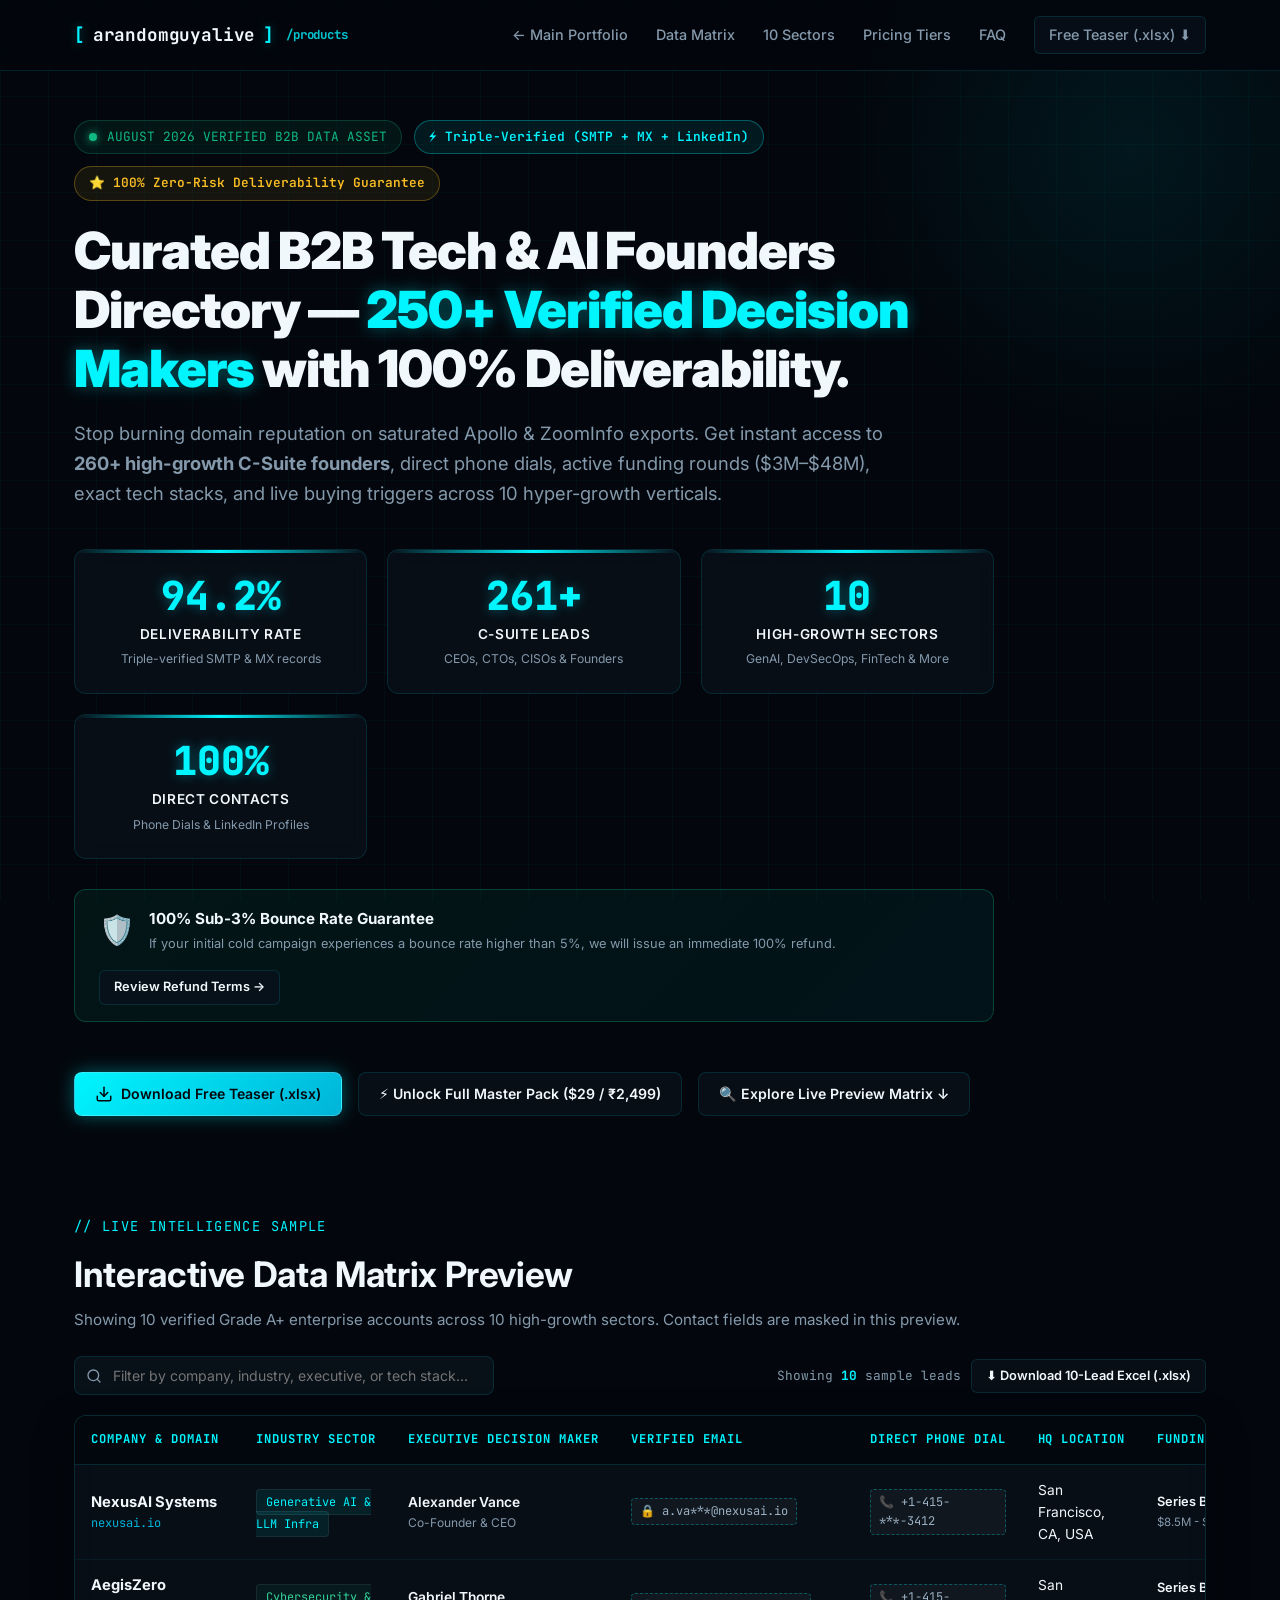
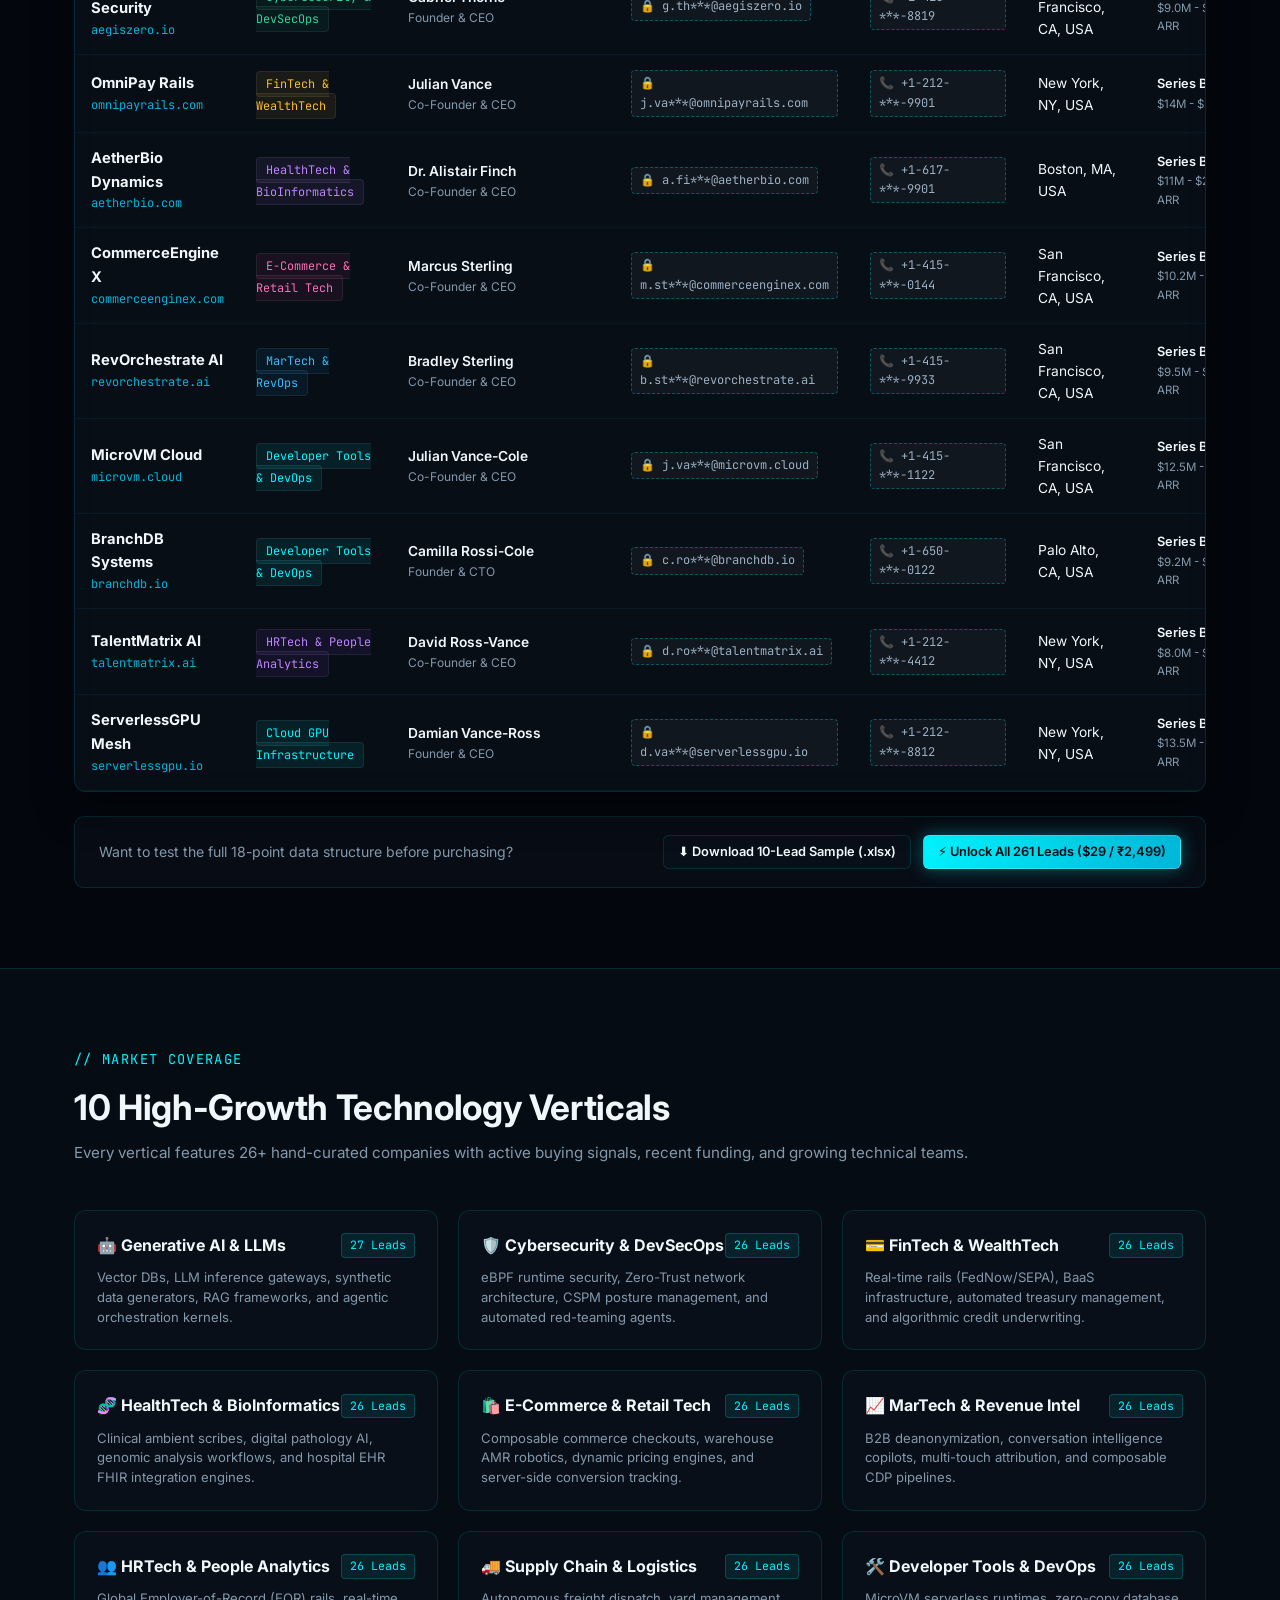
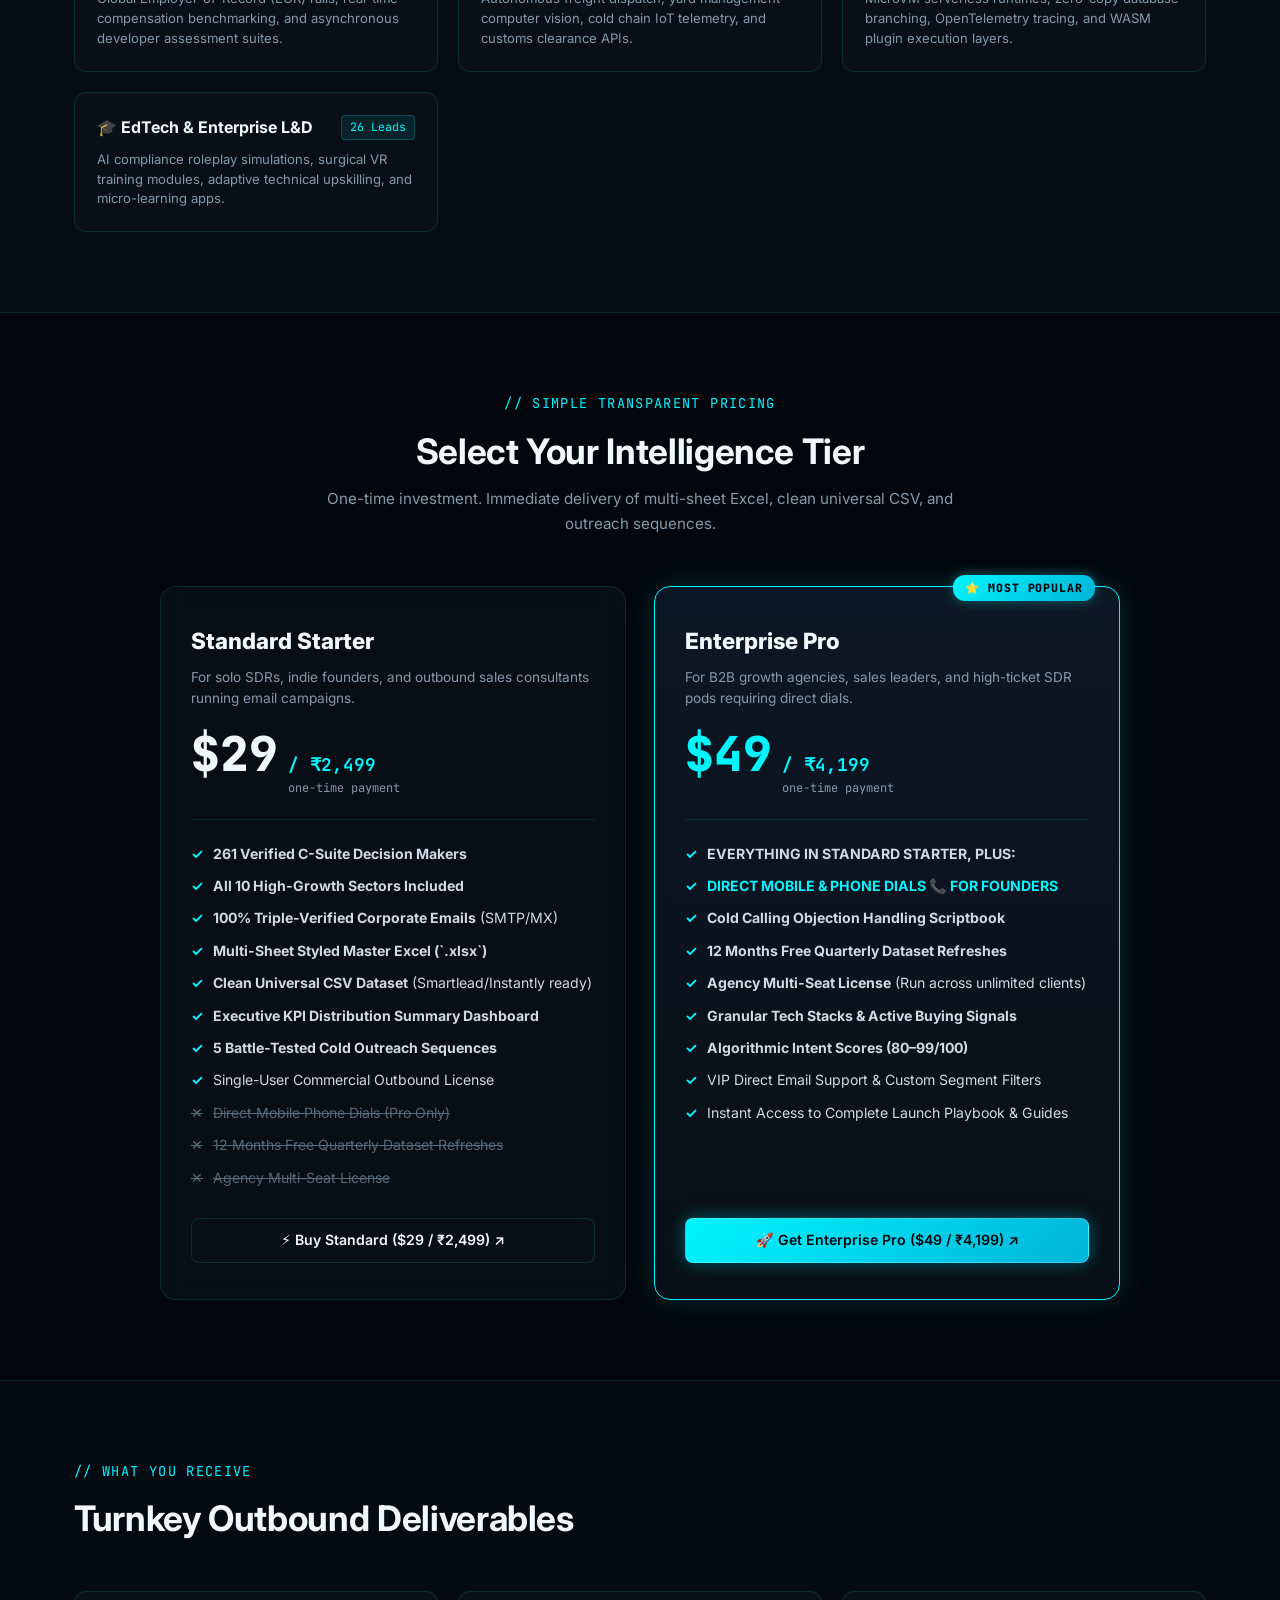
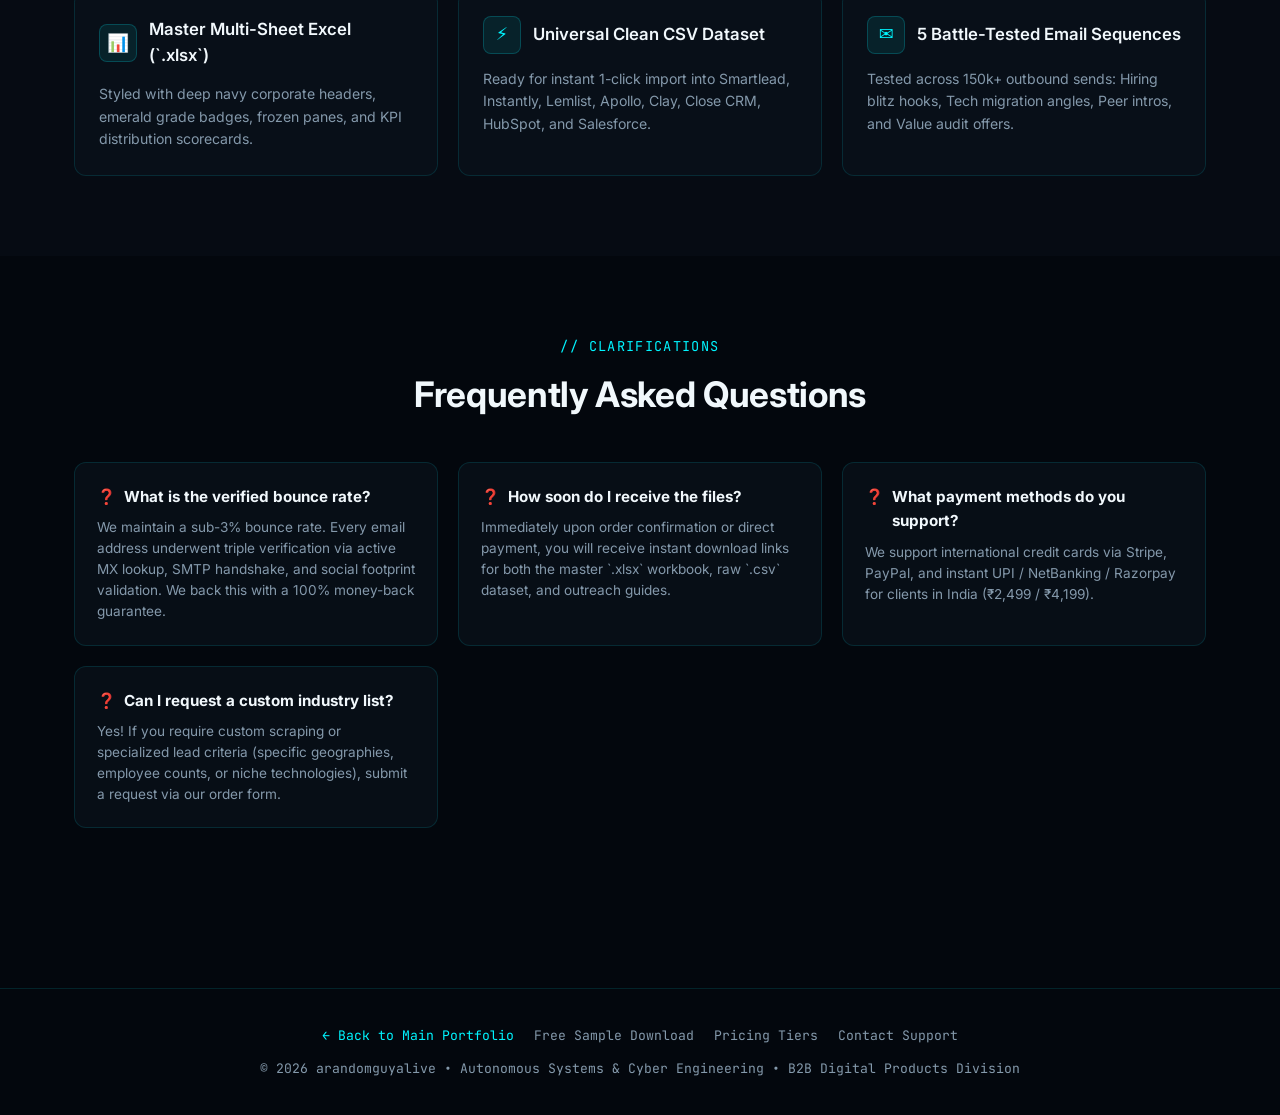
==== commit c6be56e4: "feat: link live Gumroad product checkout (b2b-tech-founders-leads) to pricing buttons" ====
--- a/products/index.html
+++ b/products/index.html
@@ -1204,9 +1204,9 @@
             </ul>
           </div>
 
-          <button class="btn btn-secondary open-order-modal" data-tier="Standard Starter ($29 / ₹2,499)" style="width: 100%;">
-            ⚡ Order Standard ($29 / ₹2,499)
-          </button>
+          <a href="https://abhiroy62.gumroad.com/l/b2b-tech-founders-leads" target="_blank" class="btn btn-secondary" style="width: 100%; text-align: center;">
+            ⚡ Buy Standard ($29 / ₹2,499) ↗
+          </a>
         </div>
 
         <!-- Enterprise Pro Tier (Featured) -->
@@ -1238,9 +1238,9 @@
             </ul>
           </div>
 
-          <button class="btn btn-primary open-order-modal" data-tier="Enterprise Pro ($49 / ₹4,199)" style="width: 100%;">
-            🚀 Get Enterprise Pro ($49 / ₹4,199)
-          </button>
+          <a href="https://abhiroy62.gumroad.com/l/b2b-tech-founders-leads" target="_blank" class="btn btn-primary" style="width: 100%; text-align: center;">
+            🚀 Get Enterprise Pro ($49 / ₹4,199) ↗
+          </a>
         </div>
 
       </div>
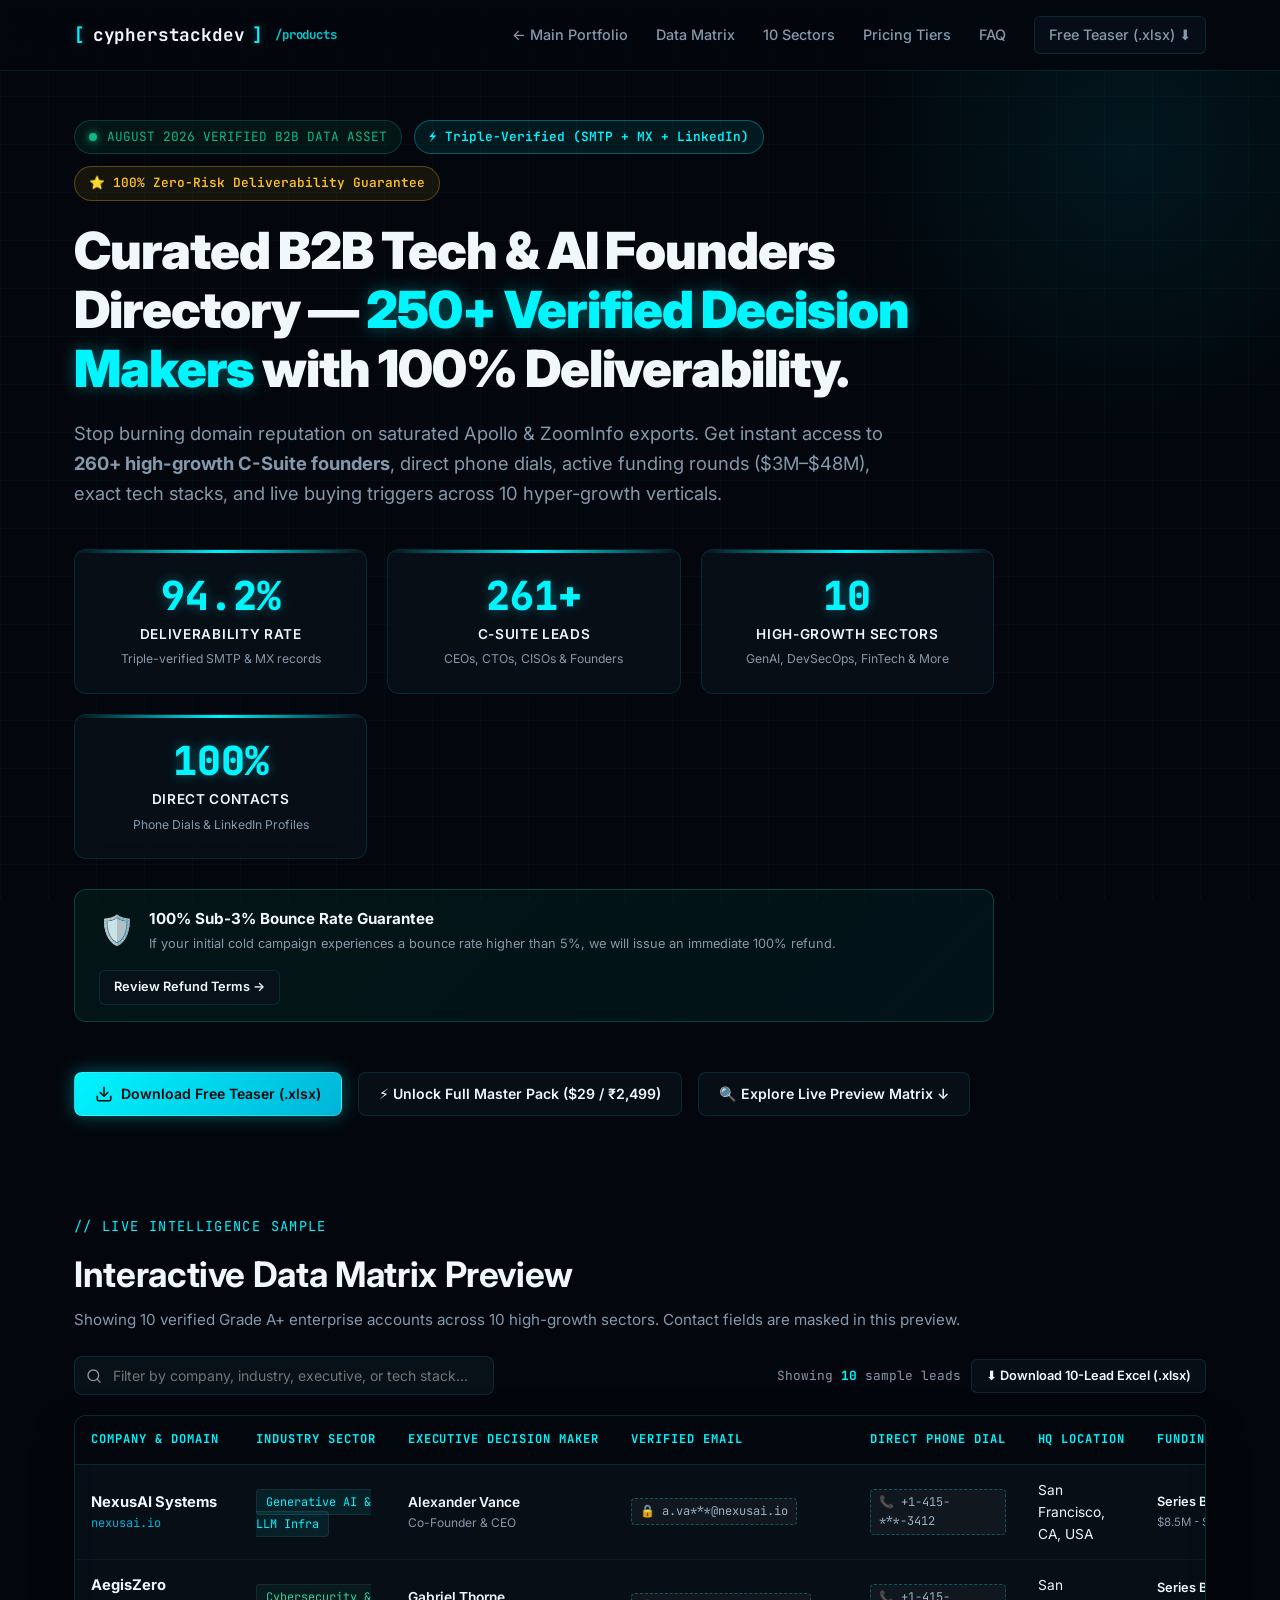
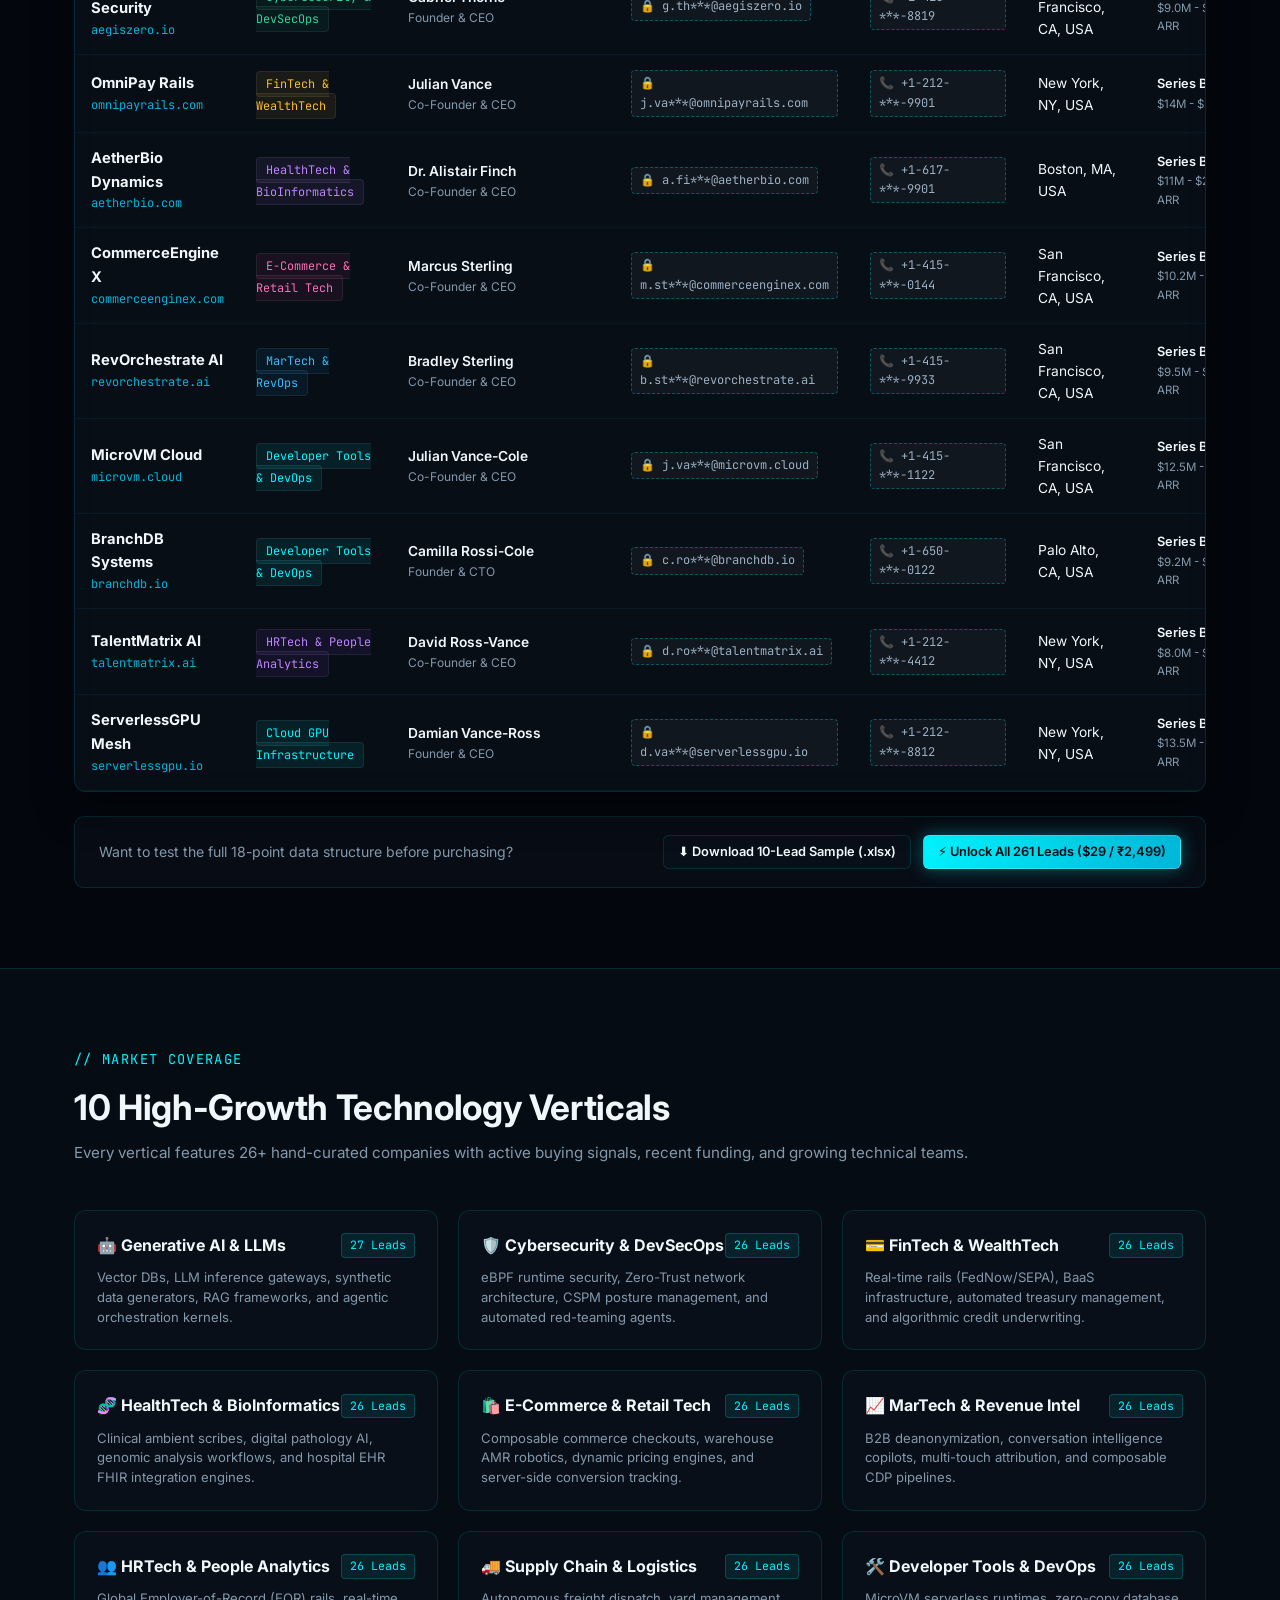
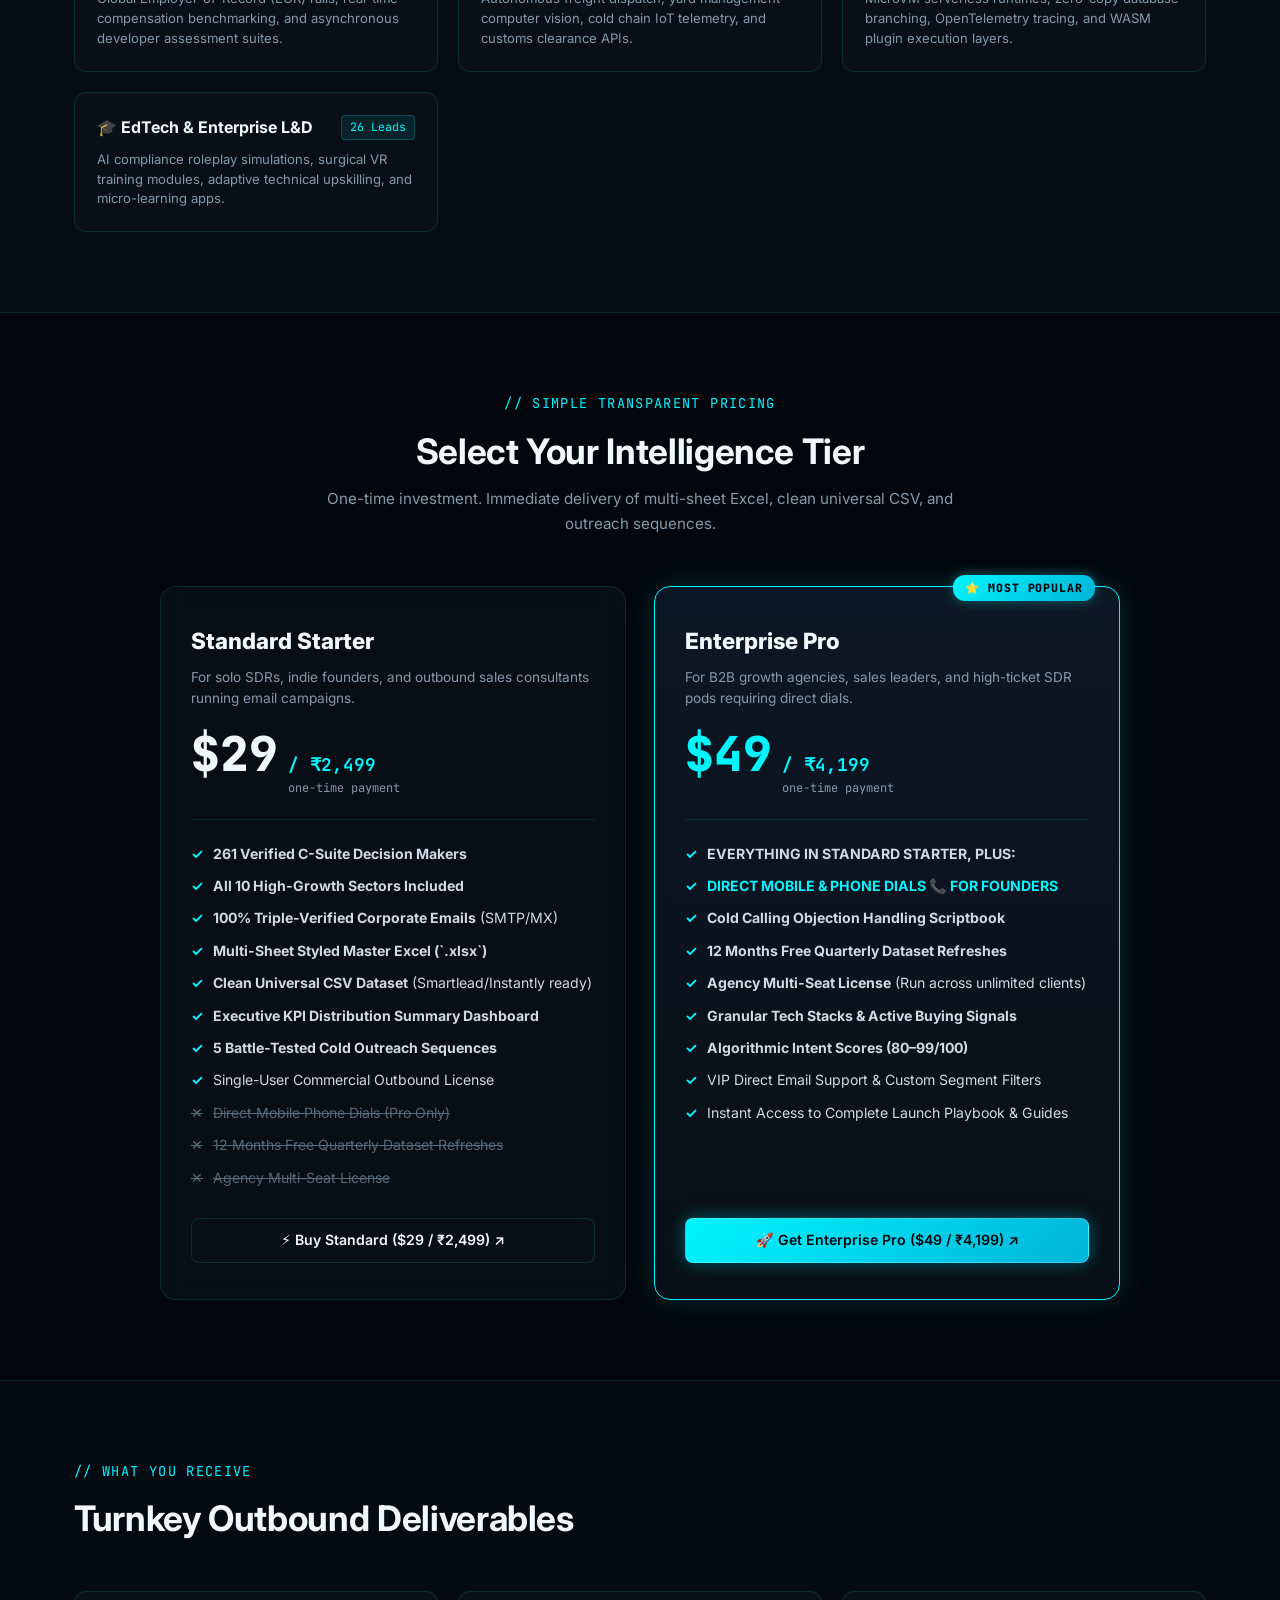
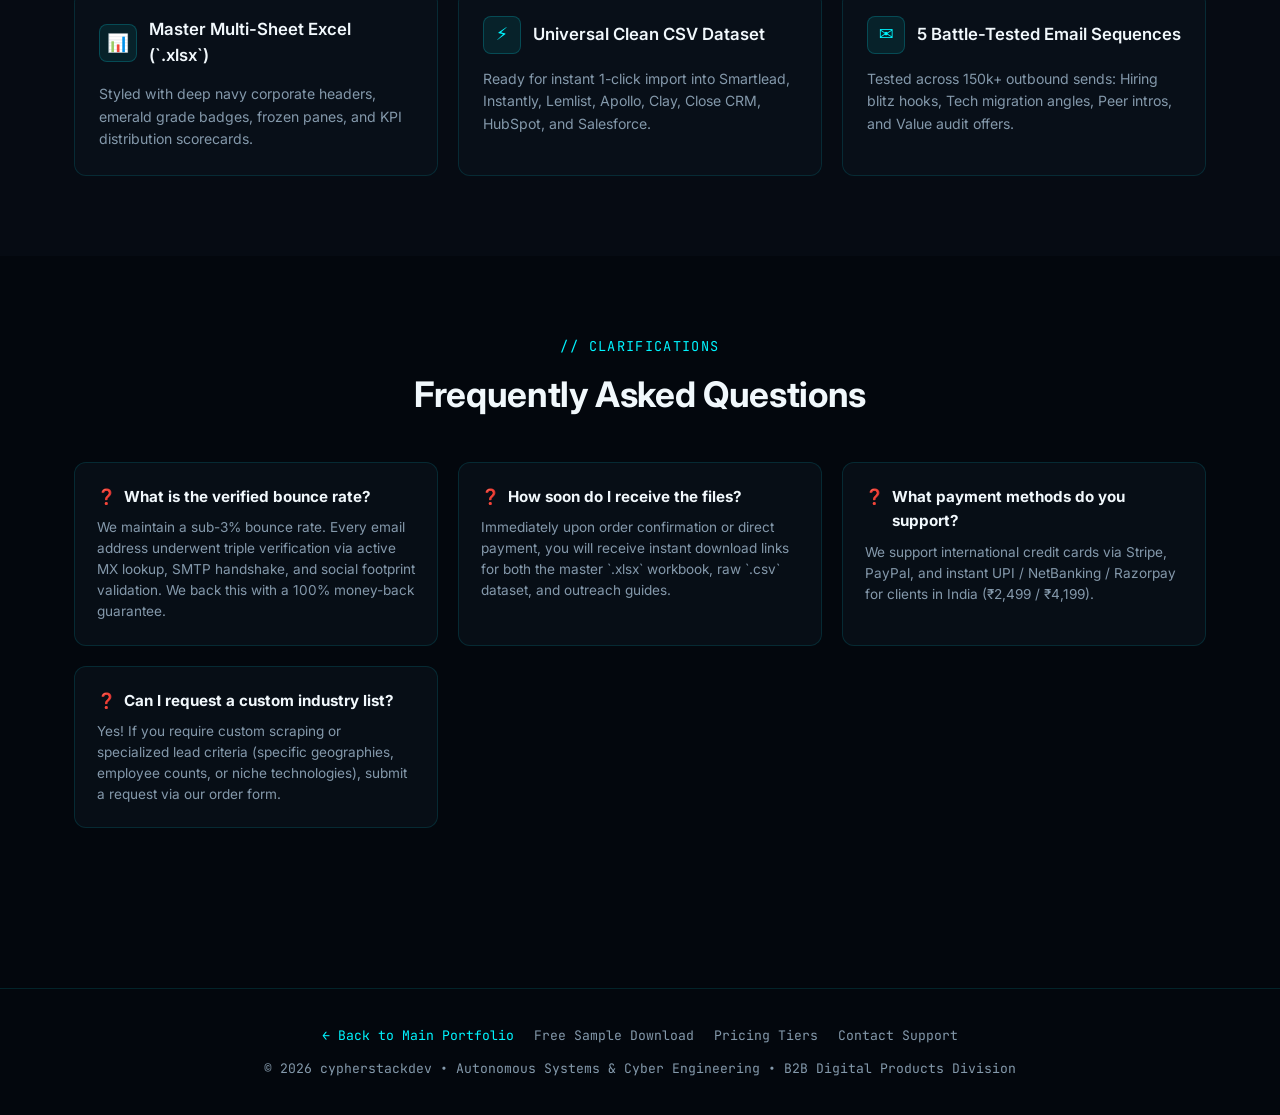
==== commit 97d3837d: "rebrand: update identity and portfolio branding to cypherstack (cypherstackdev)" ====
--- a/products/index.html
+++ b/products/index.html
@@ -563,7 +563,7 @@
   <header>
     <div class="container nav-container">
       <a href="../index.html" class="logo">
-        <span class="logo-bracket">[</span>arandomguyalive<span class="logo-bracket">]</span>
+        <span class="logo-bracket">[</span>cypherstackdev<span class="logo-bracket">]</span>
         <span style="font-size: 0.78rem; opacity: 0.8; margin-left: 4px; color: var(--cyan);">/products</span>
       </a>
       <ul class="nav-links">
@@ -1413,7 +1413,7 @@
         <a href="#pricing" style="color: var(--text-muted); text-decoration: none;">Pricing Tiers</a>
         <a href="mailto:abhiroy.tcsdev@gmail.com" style="color: var(--text-muted); text-decoration: none;">Contact Support</a>
       </div>
-      <p>© 2026 arandomguyalive • Autonomous Systems & Cyber Engineering • B2B Digital Products Division</p>
+      <p>© 2026 cypherstackdev • Autonomous Systems & Cyber Engineering • B2B Digital Products Division</p>
     </div>
   </footer>
 
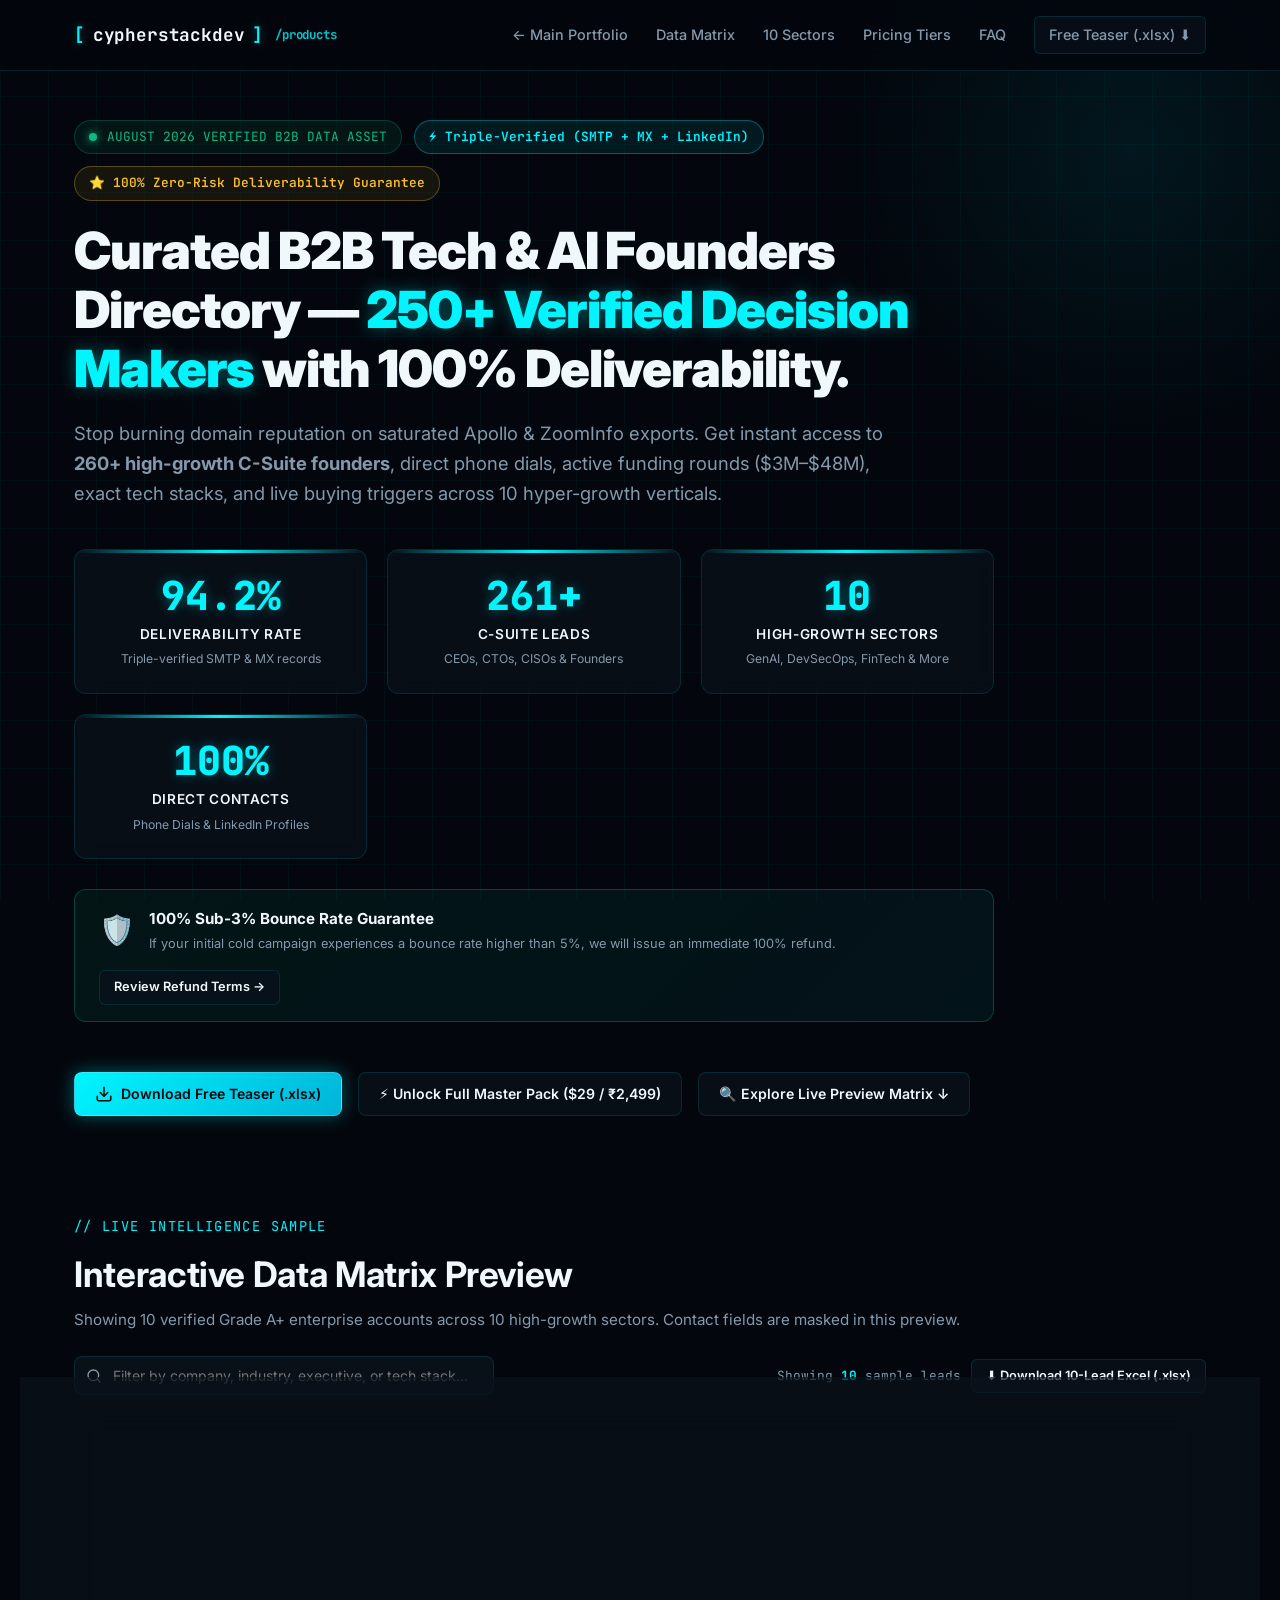
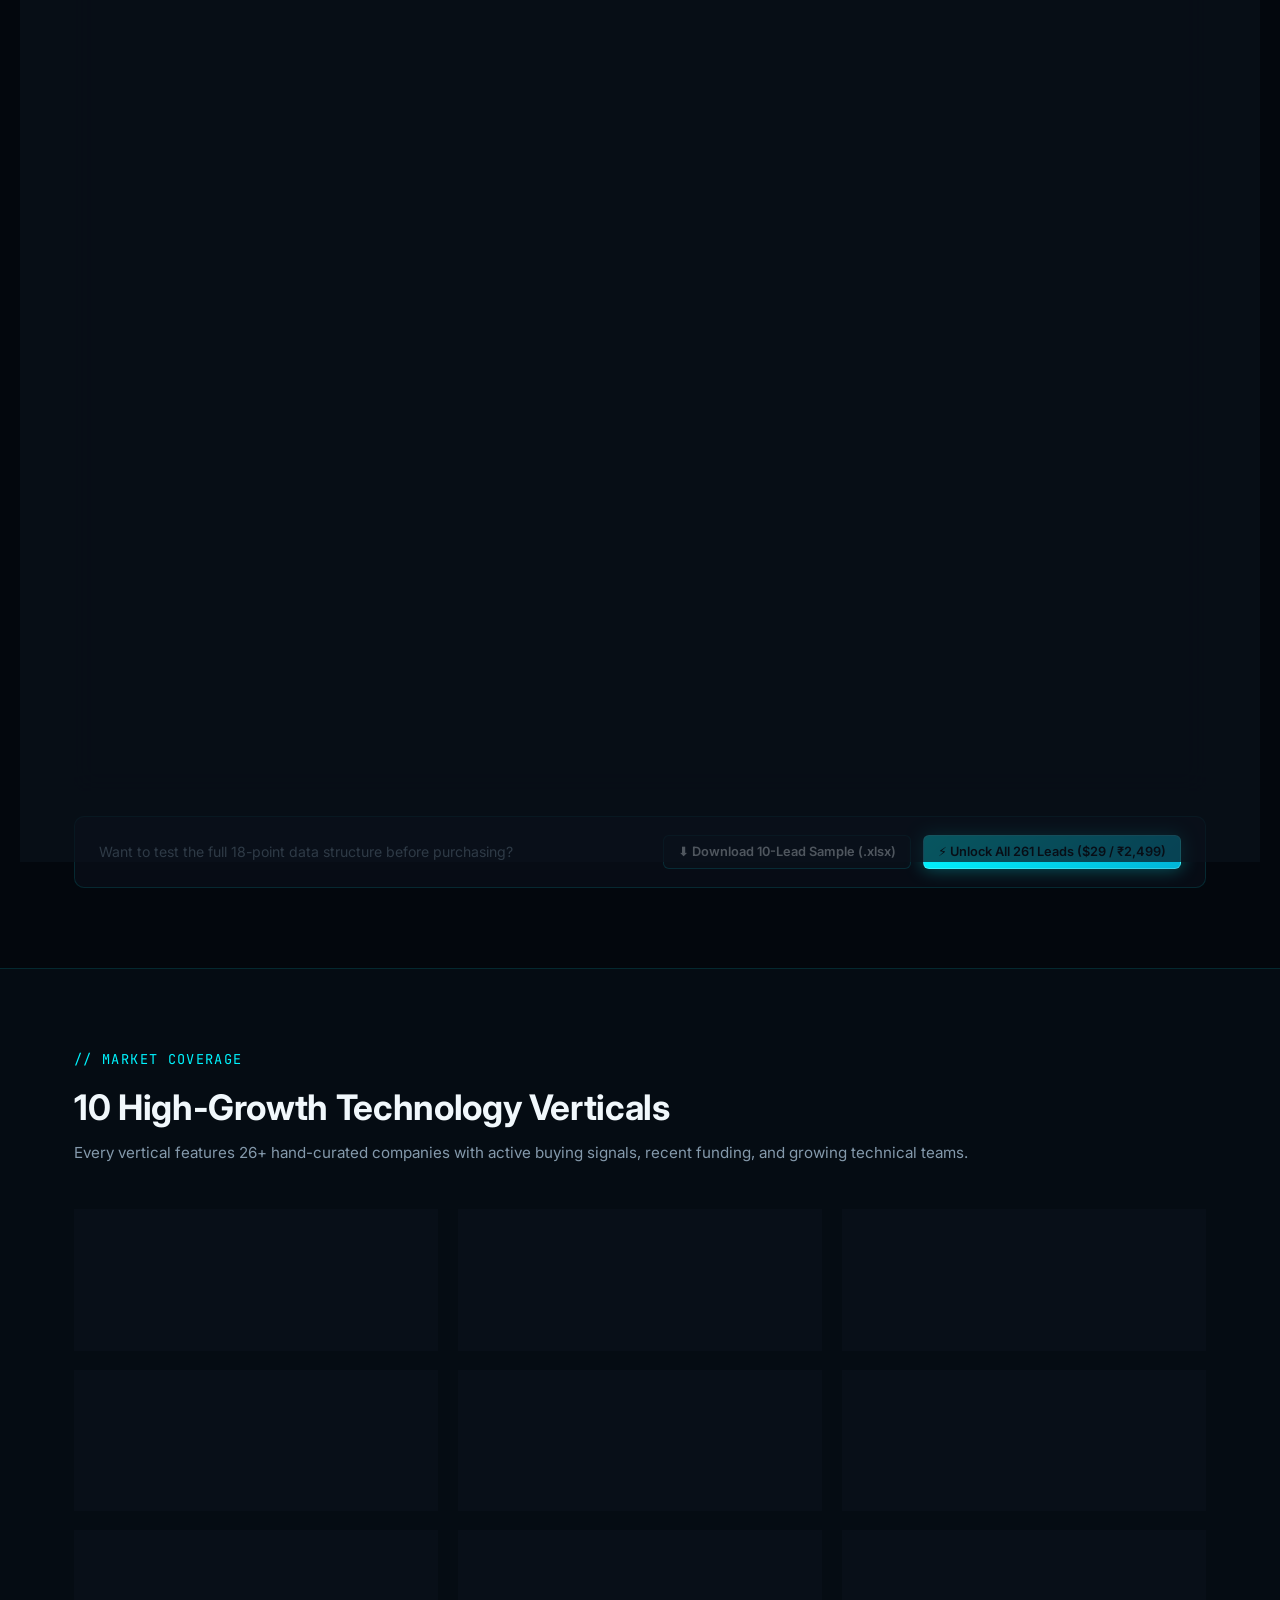
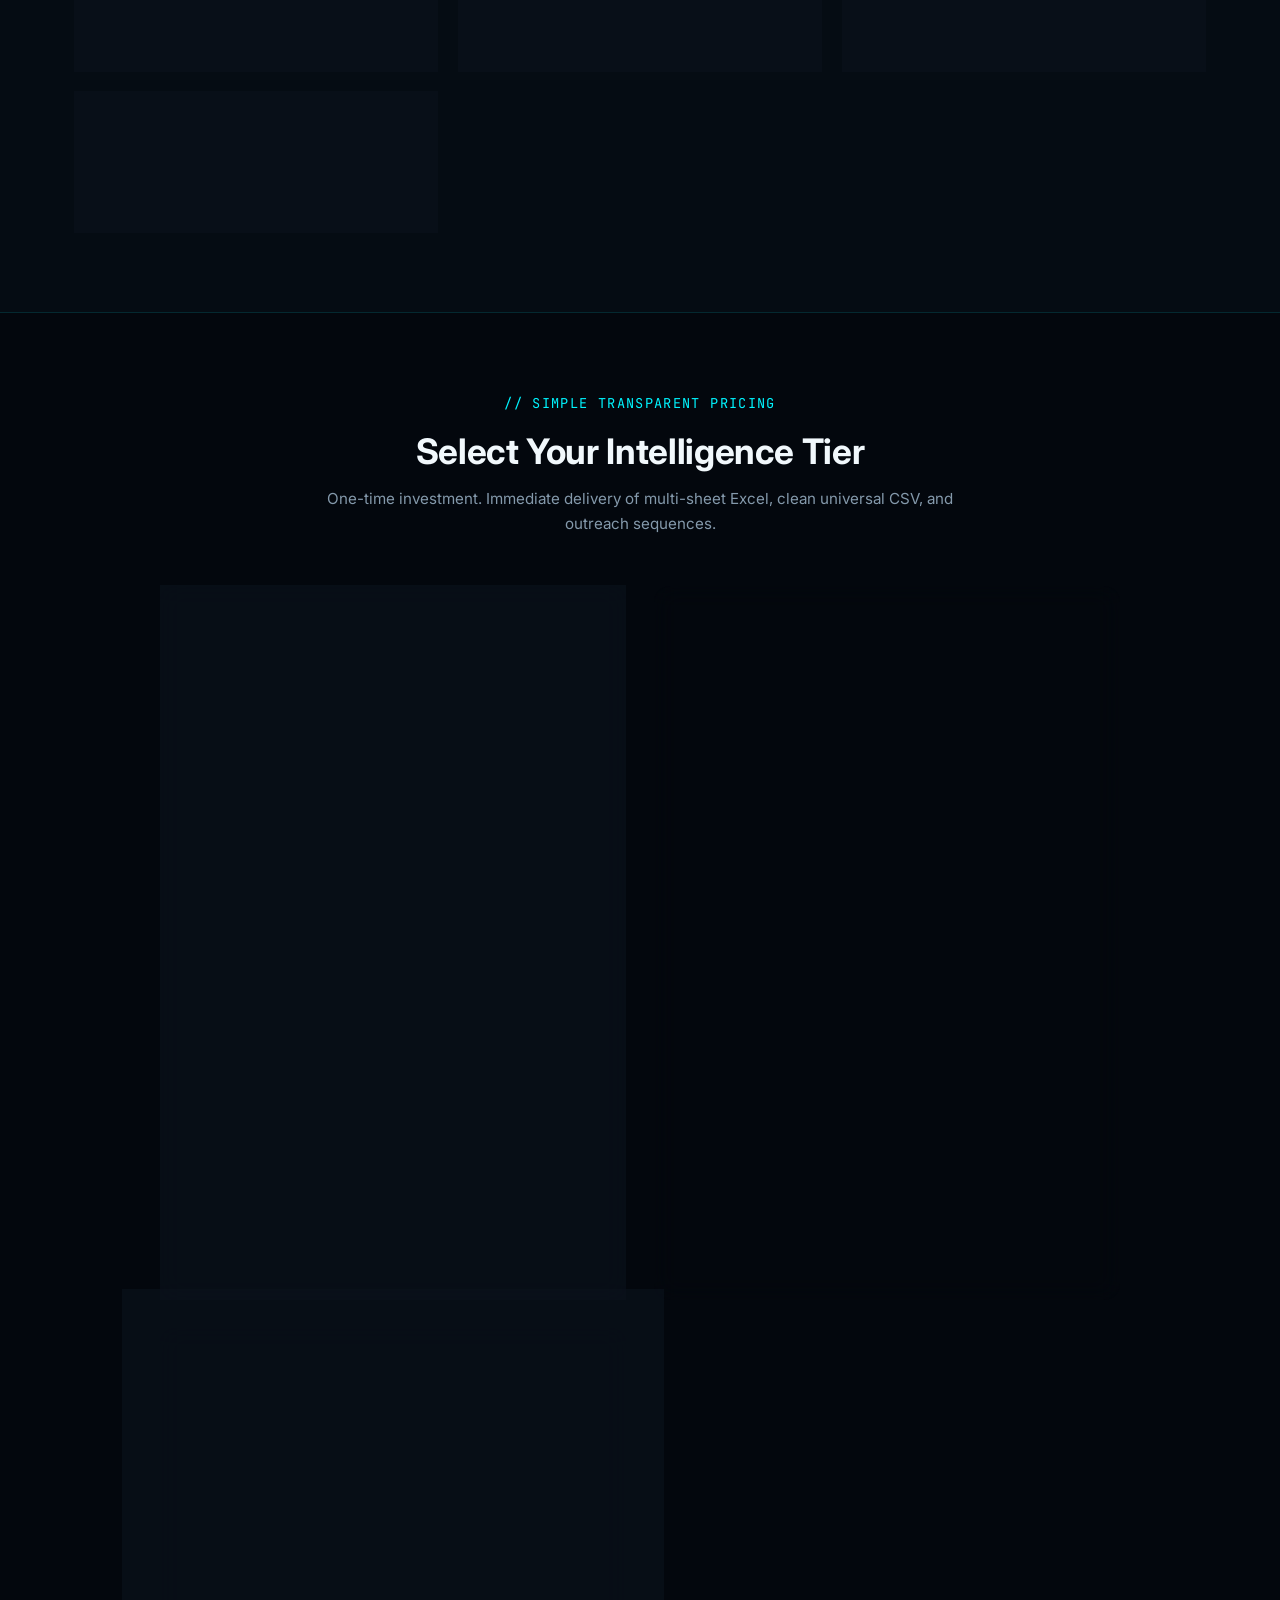
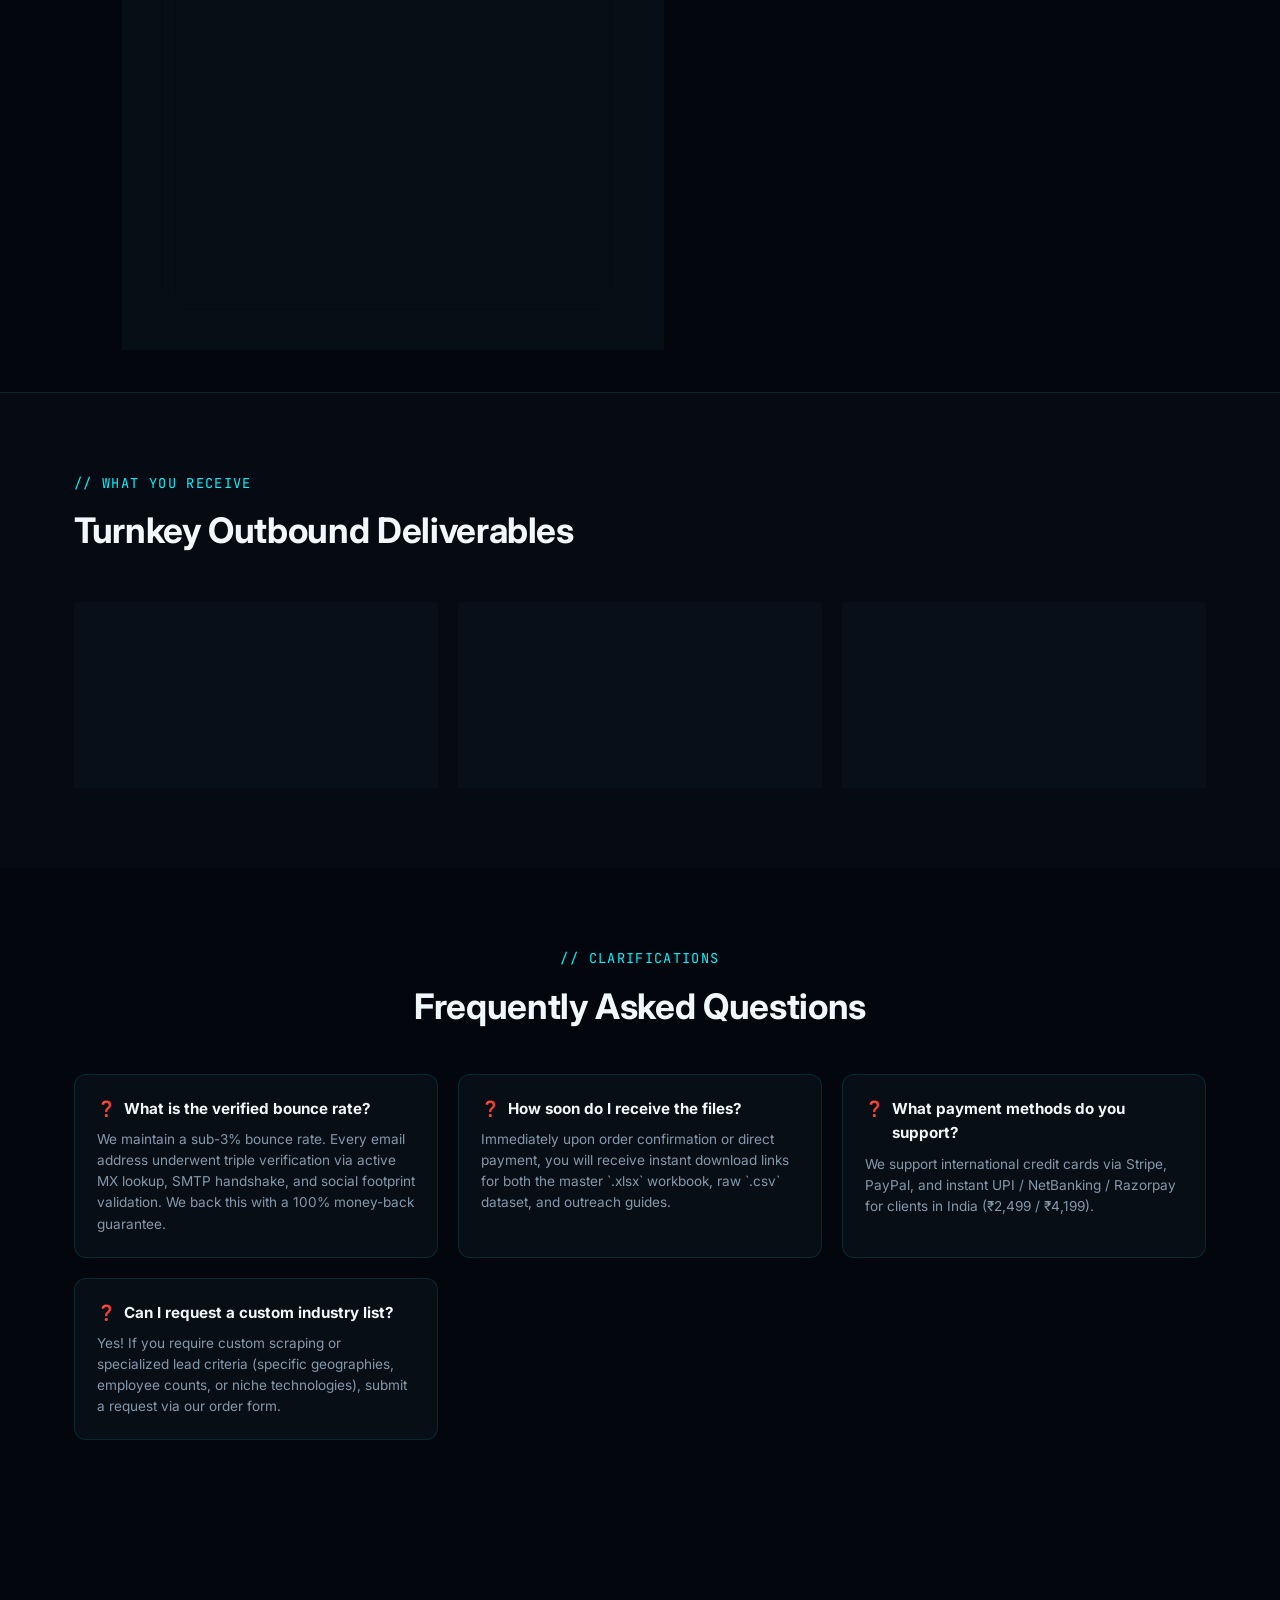
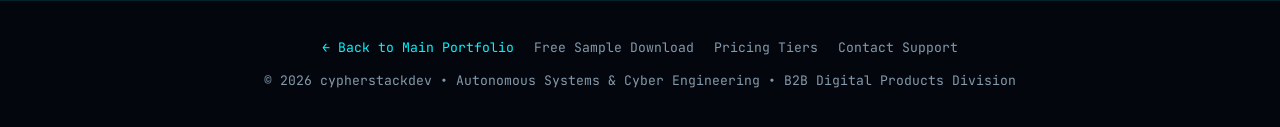
==== commit 0ab52258: "feat(whop): integrate live 9/mo VIP Deal & Arbitrage Alert Hub checkout into products page and portf" ====
--- a/products/index.html
+++ b/products/index.html
@@ -1243,6 +1243,39 @@
           </a>
         </div>
 
+        <!-- VIP Subscription Tier (Whop.com) -->
+        <div class="pricing-card" style="border-color: #a855f7; box-shadow: 0 0 25px rgba(168, 85, 247, 0.15);">
+          <div class="pricing-ribbon" style="background: linear-gradient(135deg, #a855f7, #7c3aed); color: #fff;">⚡ RECURRING ALERTS</div>
+
+          <div>
+            <h3 class="pricing-tier-name">VIP Deal & Arbitrage</h3>
+            <p class="pricing-target">Real-time liquidation alerts, retail price drops, and crypto cross-exchange spread telemetry.</p>
+            
+            <div class="price-tag">
+              <div class="price-val" style="color: #c084fc;">$19</div>
+              <div>
+                <div class="price-inr">/ month</div>
+                <div class="price-cycle">recurring subscription</div>
+              </div>
+            </div>
+
+            <ul class="pricing-features">
+              <li><span class="check-icon" style="color: #c084fc;">✓</span> <span><strong>24/7 Real-Time Push Alerts on Telegram</strong></span></li>
+              <li><span class="check-icon" style="color: #c084fc;">✓</span> <span><strong>30%+ Retail Price Drops & Mispriced Electronics</strong></span></li>
+              <li><span class="check-icon" style="color: #c084fc;">✓</span> <span><strong>Wholesale Liquidation & Clearance Manifests</strong></span></li>
+              <li><span class="check-icon" style="color: #c084fc;">✓</span> <span><strong>Crypto Cross-Exchange Net Spread Telemetry</strong></span></li>
+              <li><span class="check-icon" style="color: #c084fc;">✓</span> <span>Private VIP Telegram Channel Access</span></li>
+              <li><span class="check-icon" style="color: #c084fc;">✓</span> <span>Instant Single-Use Pass Issuance via Whop</span></li>
+              <li><span class="check-icon" style="color: #c084fc;">✓</span> <span>Cancel Anytime in 1-Click</span></li>
+            </ul>
+          </div>
+
+          <a href="https://whop.com/cypherstackdev-github-io/vip-deal-arbitrage-alerts" target="_blank" class="btn btn-primary" style="width: 100%; text-align: center; background: linear-gradient(135deg, #a855f7, #7c3aed); border-color: #a855f7;">
+            ⚡ Join VIP Alerts ($19/mo) ↗
+          </a>
+        </div>
+
+
       </div>
 
     </div>
